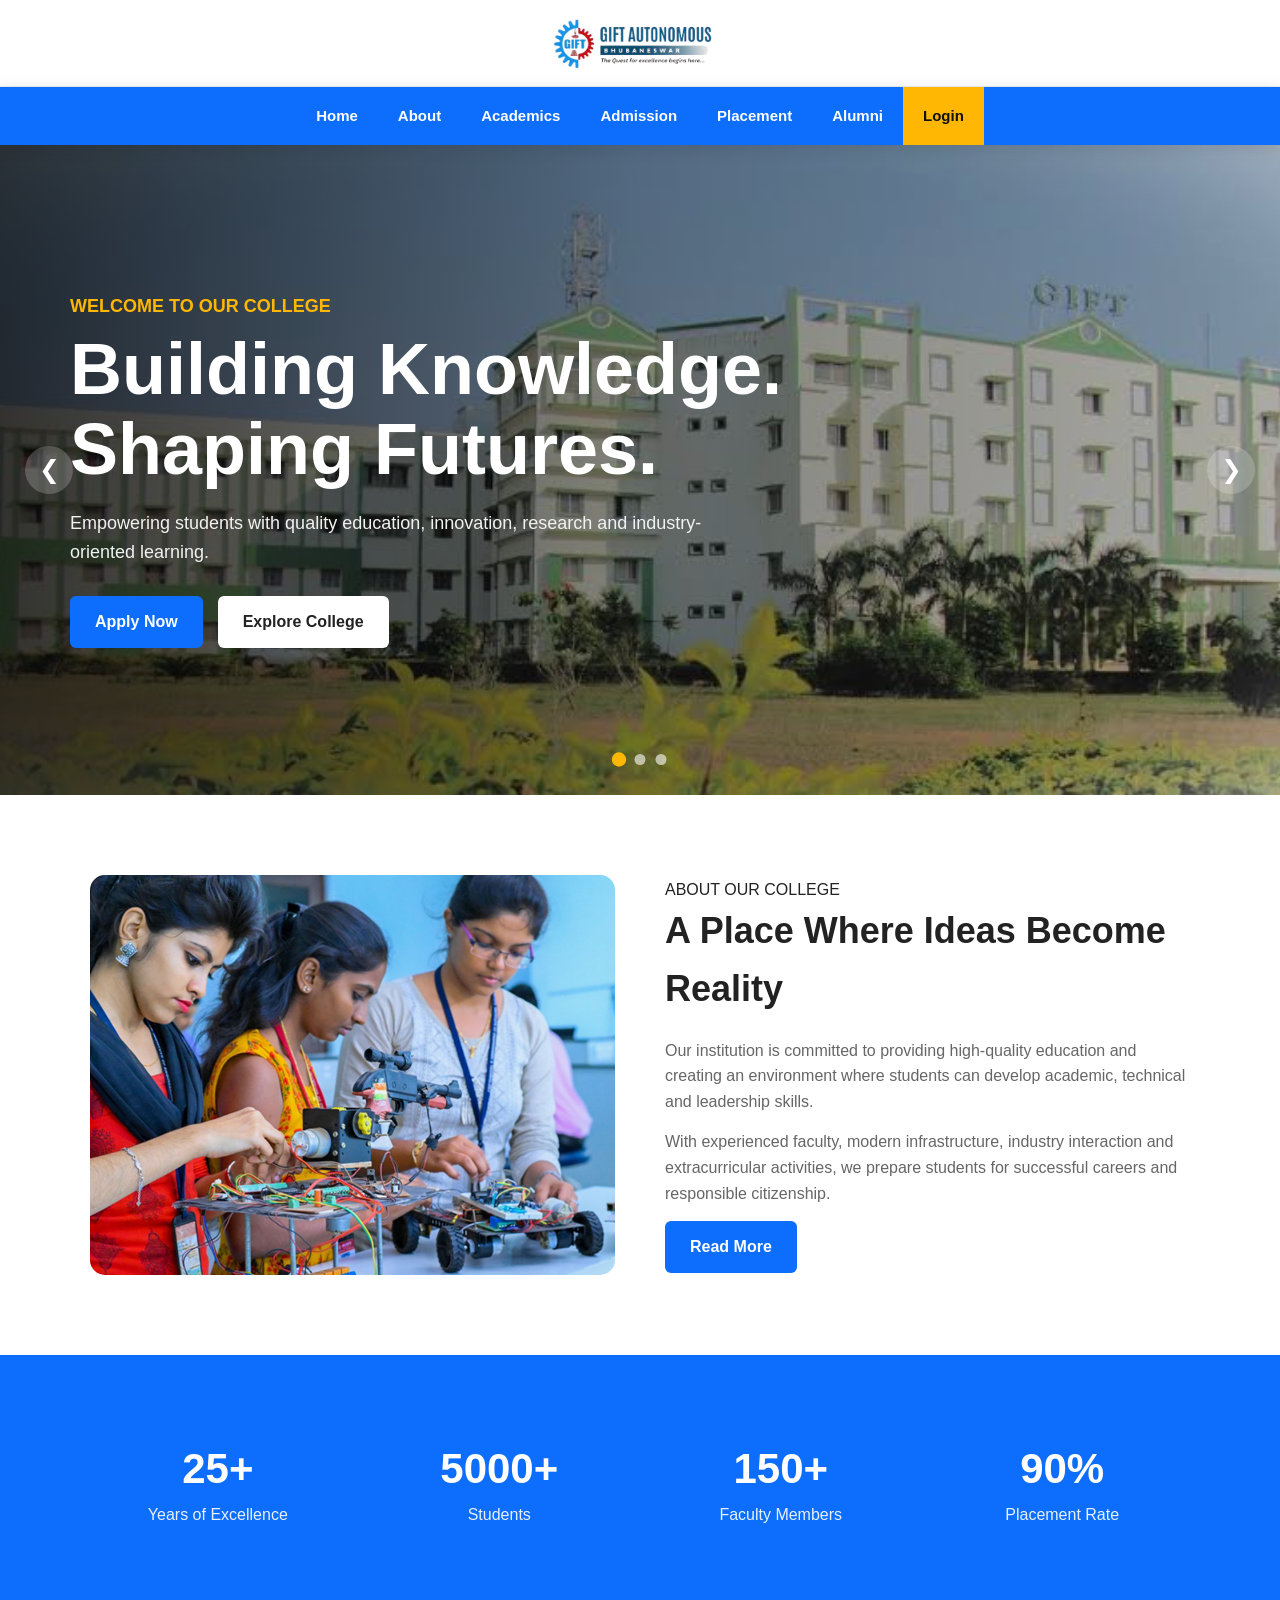
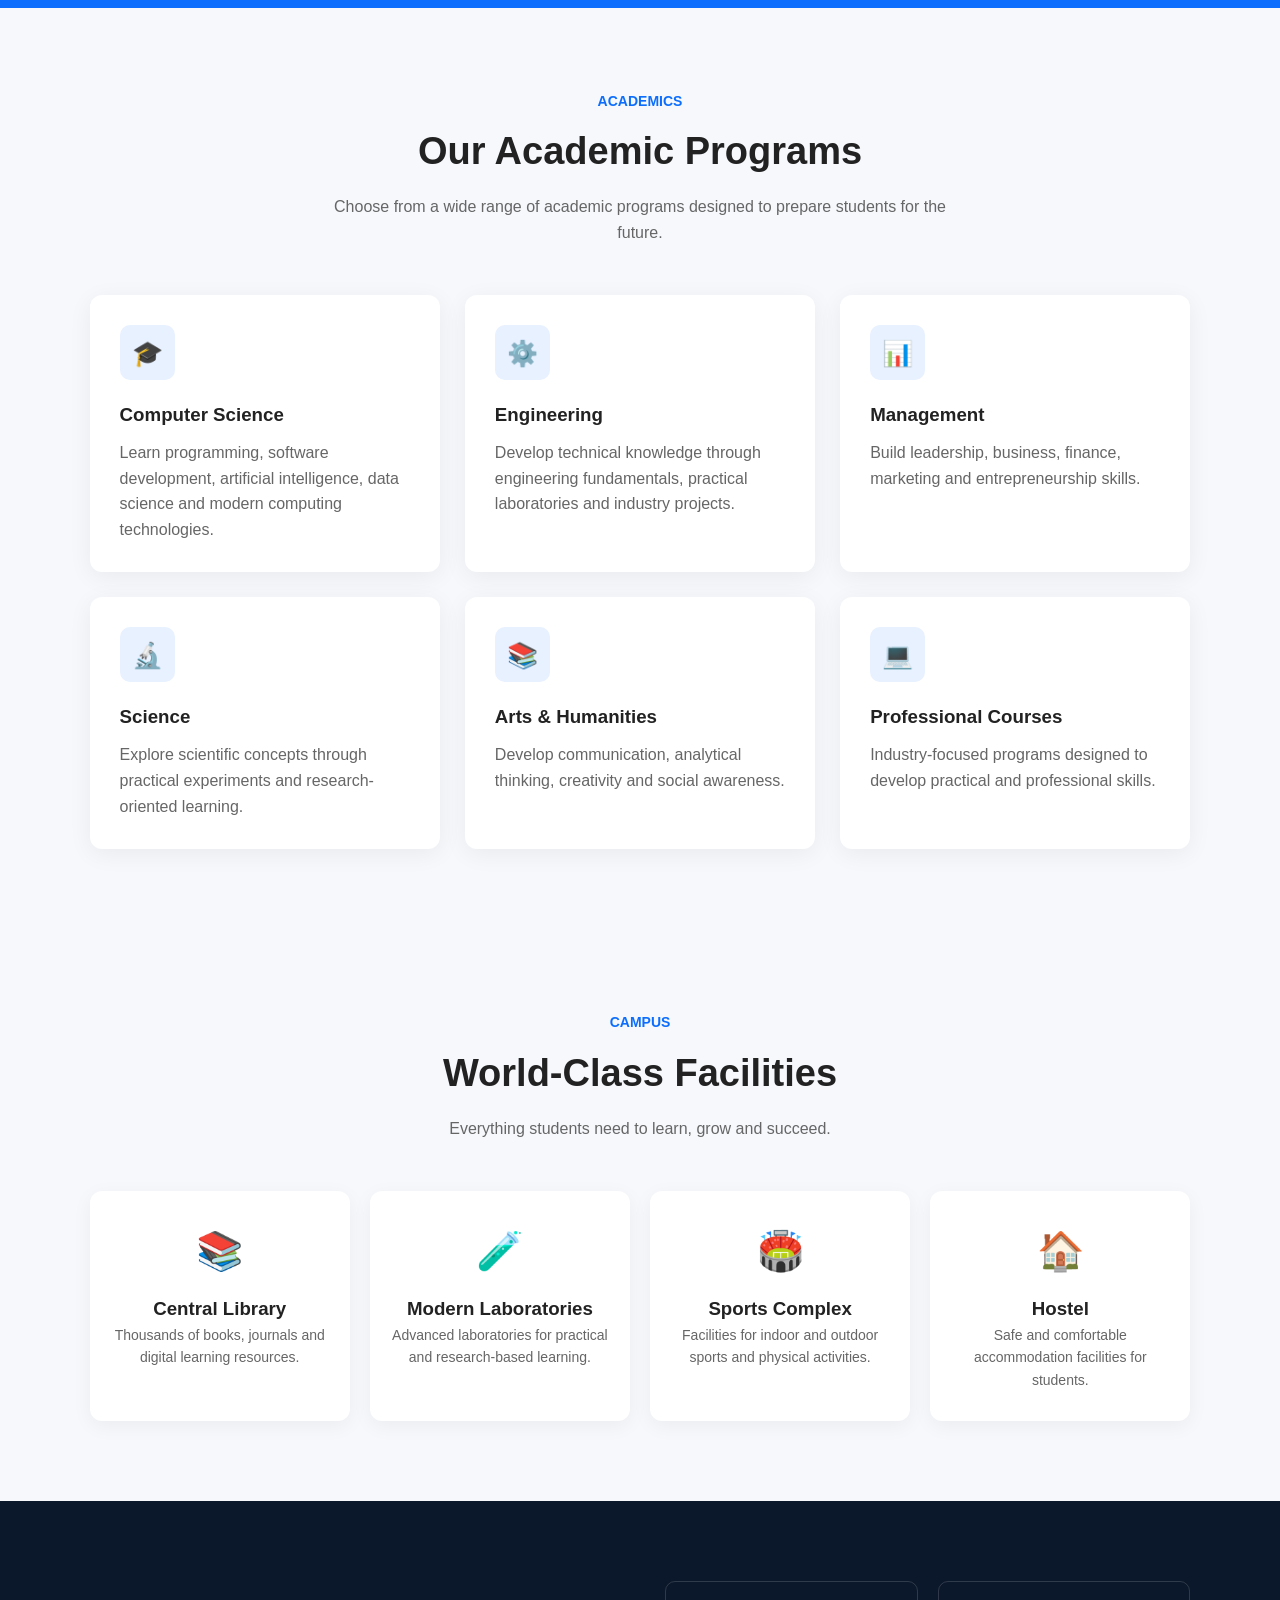
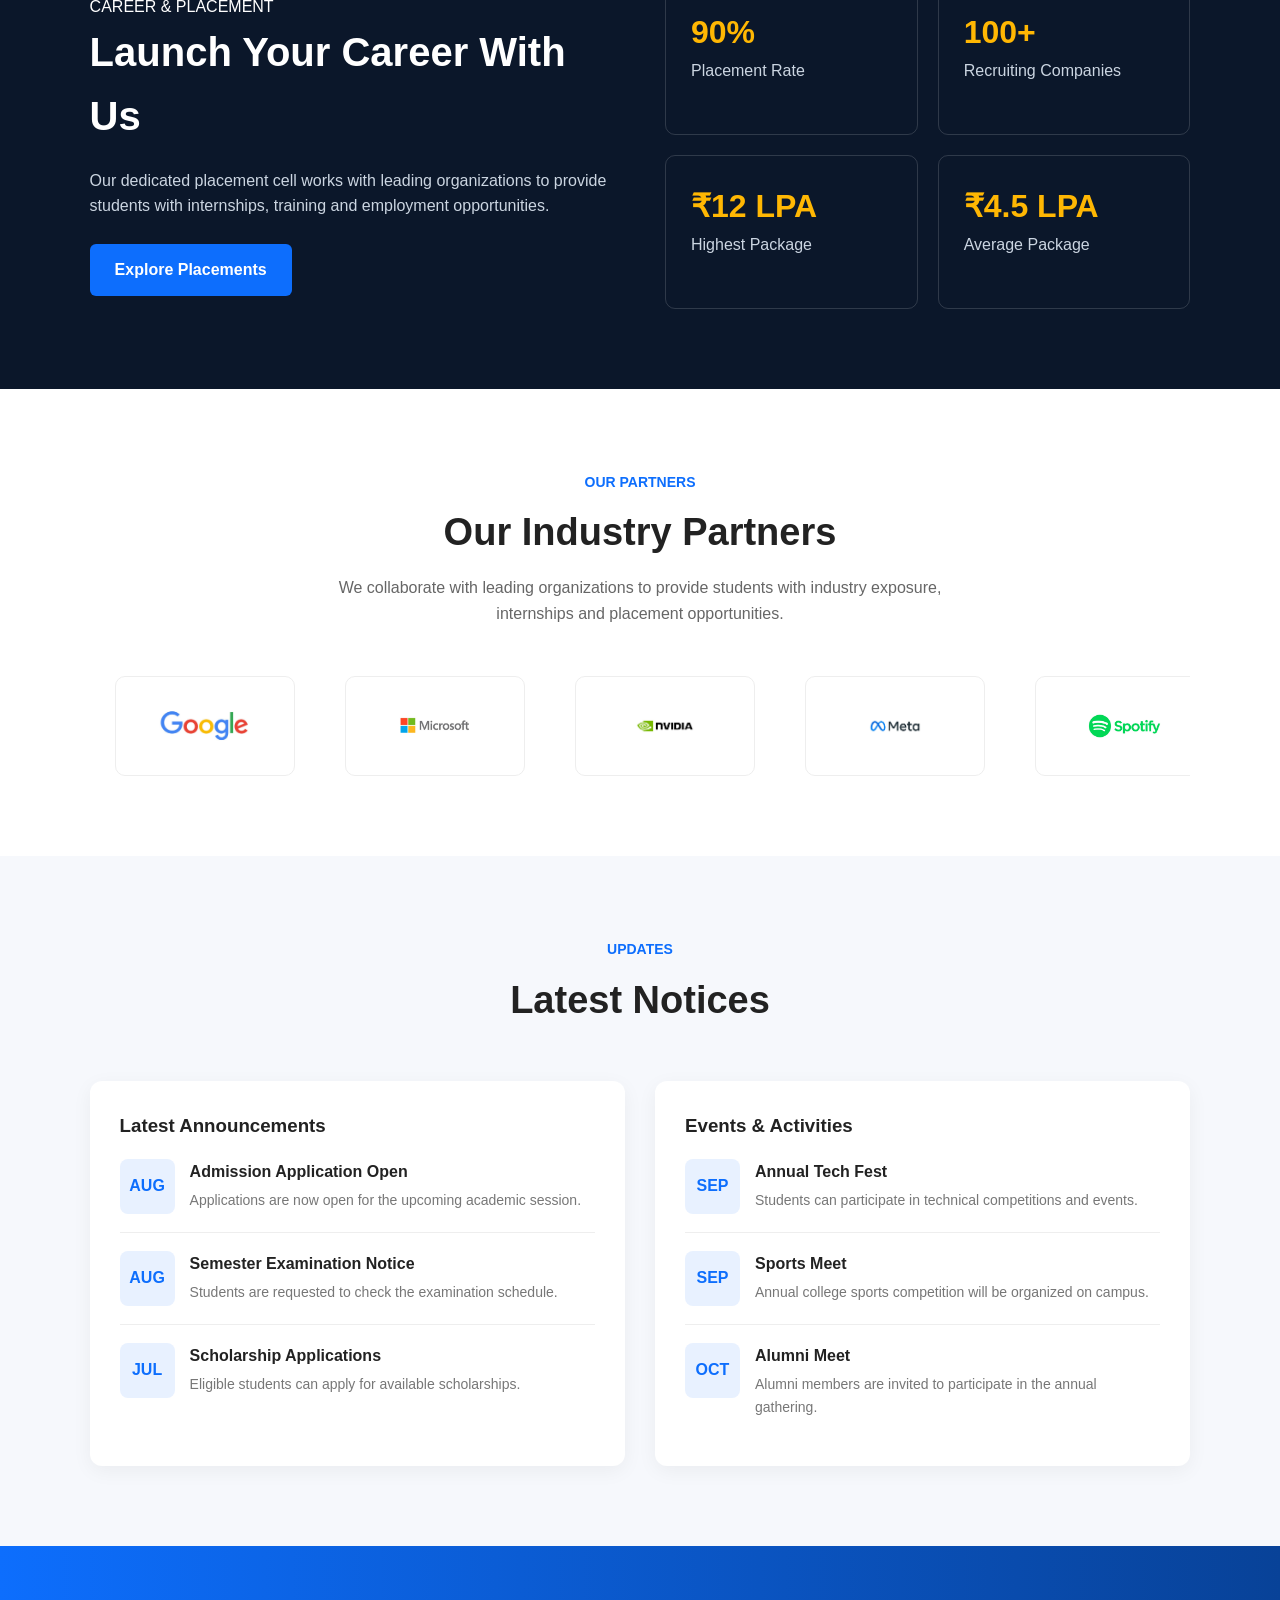
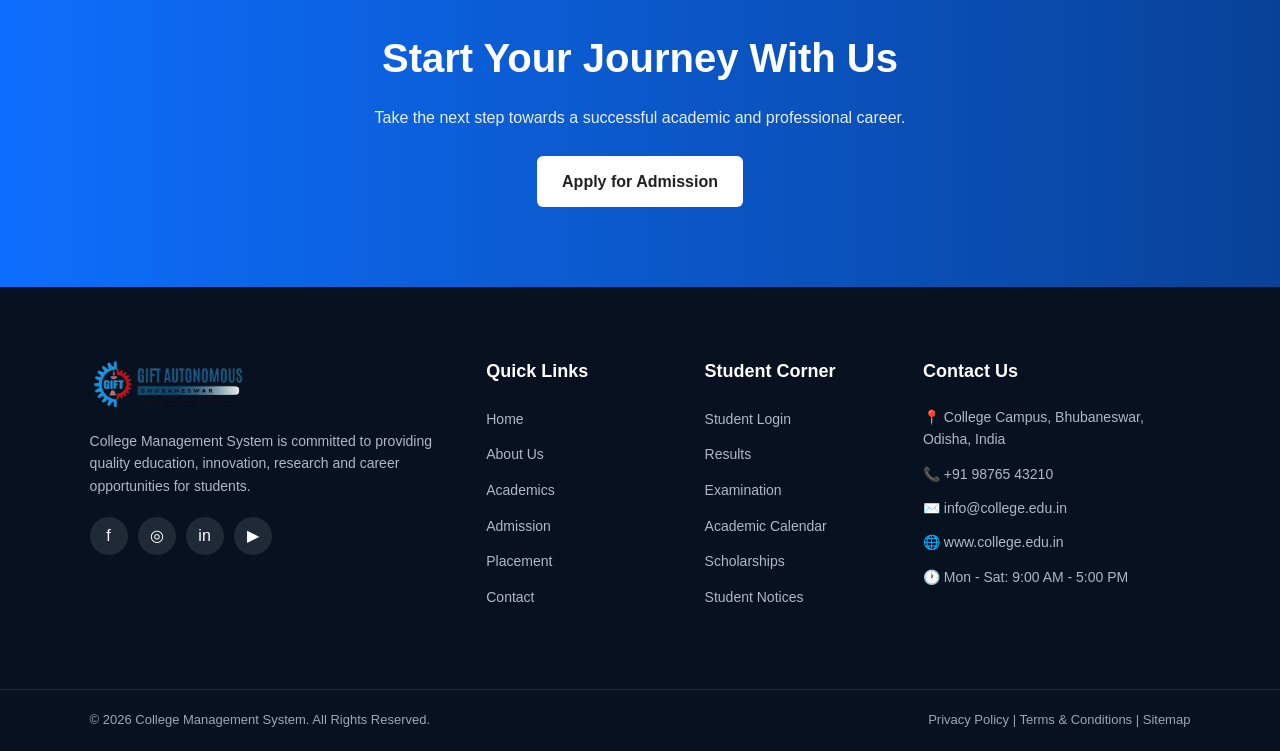
==== index.html @ 5303832d "feat: Initial commit of College Management System - Added main HTML structure with header, navigatio" ====
<!DOCTYPE html>
<html lang="en">
<head>
    <meta charset="UTF-8">
    <meta name="viewport" content="width=device-width, initial-scale=1.0">

    <meta name="description"
        content="College Management System - Explore academics, admissions, placements, campus facilities and student activities.">

    <title>College Management System</title>
    <link rel="stylesheet" href="css/index.css">
</head>

<body>


    <!-- =========================
         HEADER
    ========================== -->

    <header>

        <img
            src="assets/logo/college-logo.png"
            alt="College Logo"
        >

    </header>


    <!-- =========================
         NAVIGATION
    ========================== -->

    <nav>

        <ul>

            <li>
                <a href="index.html">Home</a>
            </li>

            <li>
                <a href="pages/about.html">About</a>
            </li>

            <li>
                <a href="pages/academics.html">Academics</a>
            </li>

            <li>
                <a href="pages/admission.html">Admission</a>
            </li>

            <li>
                <a href="pages/placement.html">Placement</a>
            </li>

            <li>
                <a href="pages/contact.html">Alumni</a>
            </li>

            <li>
                <a href="pages/login.html">Login</a>
            </li>

        </ul>

    </nav>


    <main>


        <!-- =========================
             HERO CAROUSEL
        ========================== -->

        <section class="hero">

            <!-- Slide 1 -->

            <div
                class="slide active"
                style="background-image:url('assets/images/index-hero/campus-1.webp');"
            >

                <div class="slide-content">

                    <span>WELCOME TO OUR COLLEGE</span>

                    <h1>
                        Building Knowledge.
                        Shaping Futures.
                    </h1>

                    <p>
                        Empowering students with quality education,
                        innovation, research and industry-oriented
                        learning.
                    </p>

                    <div class="hero-buttons">

                        <a
                            href="pages/admission.html"
                            class="btn btn-primary"
                        >
                            Apply Now
                        </a>

                        <a
                            href="pages/about.html"
                            class="btn btn-light"
                        >
                            Explore College
                        </a>

                    </div>

                </div>

            </div>


            <!-- Slide 2 -->

            <div
                class="slide"
                style="background-image:url('assets/images/index-hero/campus-2.webp');"
            >

                <div class="slide-content">

                    <span>MODERN CAMPUS</span>

                    <h1>
                        Learn Beyond
                        Classrooms
                    </h1>

                    <p>
                        Experience a vibrant campus with modern
                        laboratories, libraries, sports facilities
                        and student activities.
                    </p>

                    <div class="hero-buttons">

                        <a
                            href="pages/academics.html"
                            class="btn btn-primary"
                        >
                            Our Academics
                        </a>

                    </div>

                </div>

            </div>


            <!-- Slide 3 -->

            <div
                class="slide"
                style="background-image:url('assets/images/index-hero/campus-3.webp');"
            >

                <div class="slide-content">

                    <span>CAREER & PLACEMENT</span>

                    <h1>
                        Connect.
                        Learn. Succeed.
                    </h1>

                    <p>
                        Build your career through industry exposure,
                        internships, training and placement opportunities.
                    </p>

                    <div class="hero-buttons">

                        <a
                            href="pages/placement.html"
                            class="btn btn-primary"
                        >
                            Placement
                        </a>

                    </div>

                </div>

            </div>


            <!-- Controls -->

            <button
                class="carousel-btn prev"
                onclick="changeSlide(-1)"
            >
                &#10094;
            </button>

            <button
                class="carousel-btn next"
                onclick="changeSlide(1)"
            >
                &#10095;
            </button>


            <!-- Indicators -->

            <div class="dots">

                <span
                    class="dot active"
                    onclick="currentSlide(0)"
                ></span>

                <span
                    class="dot"
                    onclick="currentSlide(1)"
                ></span>

                <span
                    class="dot"
                    onclick="currentSlide(2)"
                ></span>

            </div>

        </section>


        <!-- =========================
             ABOUT COLLEGE
        ========================== -->

        <section class="about">

            <div class="about-grid">

                <div class="about-image">

                    <img
                        src="assets/images/index-about/image1.webp"
                        alt="College Campus"
                    >

                </div>


                <div class="about-content">

                    <span>ABOUT OUR COLLEGE</span>

                    <h2>
                        A Place Where
                        Ideas Become Reality
                    </h2>

                    <p>
                        Our institution is committed to providing
                        high-quality education and creating an
                        environment where students can develop
                        academic, technical and leadership skills.
                    </p>

                    <p>
                        With experienced faculty, modern infrastructure,
                        industry interaction and extracurricular
                        activities, we prepare students for successful
                        careers and responsible citizenship.
                    </p>

                    <a
                        href="pages/about.html"
                        class="btn btn-primary"
                    >
                        Read More
                    </a>

                </div>

            </div>

        </section>


        <!-- =========================
             STATISTICS
        ========================== -->

        <section class="stats">

            <div class="stat">

                <h3>25+</h3>

                <p>
                    Years of Excellence
                </p>

            </div>


            <div class="stat">

                <h3>5000+</h3>

                <p>
                    Students
                </p>

            </div>


            <div class="stat">

                <h3>150+</h3>

                <p>
                    Faculty Members
                </p>

            </div>


            <div class="stat">

                <h3>90%</h3>

                <p>
                    Placement Rate
                </p>

            </div>

        </section>


        <!-- =========================
             ACADEMIC PROGRAMS
        ========================== -->

        <section class="programs">

            <div class="section-title">

                <span>ACADEMICS</span>

                <h2>
                    Our Academic Programs
                </h2>

                <p>
                    Choose from a wide range of academic programs
                    designed to prepare students for the future.
                </p>

            </div>


            <div class="program-grid">


                <div class="program-card">

                    <div class="program-icon">
                        🎓
                    </div>

                    <h3>
                        Computer Science
                    </h3>

                    <p>
                        Learn programming, software development,
                        artificial intelligence, data science and
                        modern computing technologies.
                    </p>

                </div>


                <div class="program-card">

                    <div class="program-icon">
                        ⚙️
                    </div>

                    <h3>
                        Engineering
                    </h3>

                    <p>
                        Develop technical knowledge through
                        engineering fundamentals, practical
                        laboratories and industry projects.
                    </p>

                </div>


                <div class="program-card">

                    <div class="program-icon">
                        📊
                    </div>

                    <h3>
                        Management
                    </h3>

                    <p>
                        Build leadership, business, finance,
                        marketing and entrepreneurship skills.
                    </p>

                </div>


                <div class="program-card">

                    <div class="program-icon">
                        🔬
                    </div>

                    <h3>
                        Science
                    </h3>

                    <p>
                        Explore scientific concepts through
                        practical experiments and research-oriented
                        learning.
                    </p>

                </div>


                <div class="program-card">

                    <div class="program-icon">
                        📚
                    </div>

                    <h3>
                        Arts & Humanities
                    </h3>

                    <p>
                        Develop communication, analytical thinking,
                        creativity and social awareness.
                    </p>

                </div>


                <div class="program-card">

                    <div class="program-icon">
                        💻
                    </div>

                    <h3>
                        Professional Courses
                    </h3>

                    <p>
                        Industry-focused programs designed to
                        develop practical and professional skills.
                    </p>

                </div>

            </div>

        </section>


        <!-- =========================
             FACILITIES
        ========================== -->

        <section>

            <div class="section-title">

                <span>CAMPUS</span>

                <h2>
                    World-Class Facilities
                </h2>

                <p>
                    Everything students need to learn, grow and succeed.
                </p>

            </div>


            <div class="facility-grid">


                <div class="facility">

                    <div class="icon">
                        📚
                    </div>

                    <h3>
                        Central Library
                    </h3>

                    <p>
                        Thousands of books, journals and digital
                        learning resources.
                    </p>

                </div>


                <div class="facility">

                    <div class="icon">
                        🧪
                    </div>

                    <h3>
                        Modern Laboratories
                    </h3>

                    <p>
                        Advanced laboratories for practical
                        and research-based learning.
                    </p>

                </div>


                <div class="facility">

                    <div class="icon">
                        🏟️
                    </div>

                    <h3>
                        Sports Complex
                    </h3>

                    <p>
                        Facilities for indoor and outdoor sports
                        and physical activities.
                    </p>

                </div>


                <div class="facility">

                    <div class="icon">
                        🏠
                    </div>

                    <h3>
                        Hostel
                    </h3>

                    <p>
                        Safe and comfortable accommodation
                        facilities for students.
                    </p>

                </div>


            </div>

        </section>


        <!-- =========================
             PLACEMENT
        ========================== -->

        <section class="placement">

            <div class="placement-grid">


                <div>

                    <span>
                        CAREER & PLACEMENT
                    </span>

                    <h2>
                        Launch Your Career
                        With Us
                    </h2>

                    <p>
                        Our dedicated placement cell works with
                        leading organizations to provide students
                        with internships, training and employment
                        opportunities.
                    </p>

                    <a
                        href="pages/placement.html"
                        class="btn btn-primary"
                    >
                        Explore Placements
                    </a>

                </div>


                <div class="placement-stats">

                    <div class="placement-stat">

                        <h3>
                            90%
                        </h3>

                        <p>
                            Placement Rate
                        </p>

                    </div>


                    <div class="placement-stat">

                        <h3>
                            100+
                        </h3>

                        <p>
                            Recruiting Companies
                        </p>

                    </div>


                    <div class="placement-stat">

                        <h3>
                            ₹12 LPA
                        </h3>

                        <p>
                            Highest Package
                        </p>

                    </div>


                    <div class="placement-stat">

                        <h3>
                            ₹4.5 LPA
                        </h3>

                        <p>
                            Average Package
                        </p>

                    </div>

                </div>

            </div>

        </section>


        <!-- =========================
             PARTNER COMPANIES
        ========================== -->

        <section class="partners">

            <div class="section-title">

                <span>OUR PARTNERS</span>

                <h2>
                    Our Industry Partners
                </h2>

                <p>
                    We collaborate with leading organizations
                    to provide students with industry exposure,
                    internships and placement opportunities.
                </p>

            </div>


            <div class="partner-wrapper">

                <div class="partner-track">


                    <!-- FIRST SET -->

                    <div class="company-logo">

                        <img
                            src="assets/company-logos/google.webp"
                            alt="google"
                        >

                    </div>


                    <div class="company-logo">

                        <img
                            src="assets/company-logos/microsoft.webp"
                            alt="Microsoft"
                        >

                    </div>


                    <div class="company-logo">

                        <img
                            src="assets/company-logos/nvidia.webp"
                            alt="Nvidia"
                        >

                    </div>


                    <div class="company-logo">

                        <img
                            src="assets/company-logos/meta.webp"
                            alt="Meta"
                        >

                    </div>


                    <div class="company-logo">

                        <img
                            src="assets/company-logos/spotify.webp"
                            alt="Spotify"
                        >

                    </div>


                    <div class="company-logo">

                        <img
                            src="assets/company-logos/adobe.webp"
                            alt="Adobe"
                        >

                    </div>


                    <!-- DUPLICATE SET FOR
                         INFINITE MARQUEE -->

                    <div class="company-logo">

                        <img
                            src="assets/company-logos/google.webp"
                            alt="Google"
                        >

                    </div>


                    <div class="company-logo">

                        <img
                            src="assets/company-logos/microsoft.webp"
                            alt="Microsoft"
                        >

                    </div>


                    <div class="company-logo">

                        <img
                            src="assets/company-logos/nvidia.webp"
                            alt="Nvidia"
                        >

                    </div>


                    <div class="company-logo">

                        <img
                            src="assets/company-logos/meta.webp"
                            alt="Meta"
                        >

                    </div>


                    <div class="company-logo">

                        <img
                            src="assets/company-logos/spotify.webp"
                            alt="Spotify"
                        >

                    </div>


                    <div class="company-logo">

                        <img
                            src="assets/company-logos/adobe.webp"
                            alt="Adobe"
                        >

                    </div>

                </div>

            </div>

        </section>


        <!-- =========================
             NOTICES
        ========================== -->

        <section class="notice-section">

            <div class="section-title">

                <span>UPDATES</span>

                <h2>
                    Latest Notices
                </h2>

            </div>


            <div class="notice-grid">


                <div class="notice-box">

                    <h3>
                        Latest Announcements
                    </h3>


                    <div class="notice">

                        <div class="notice-date">
                            AUG
                        </div>

                        <div>

                            <h4>
                                Admission Application Open
                            </h4>

                            <p>
                                Applications are now open for
                                the upcoming academic session.
                            </p>

                        </div>

                    </div>


                    <div class="notice">

                        <div class="notice-date">
                            AUG
                        </div>

                        <div>

                            <h4>
                                Semester Examination Notice
                            </h4>

                            <p>
                                Students are requested to check
                                the examination schedule.
                            </p>

                        </div>

                    </div>


                    <div class="notice">

                        <div class="notice-date">
                            JUL
                        </div>

                        <div>

                            <h4>
                                Scholarship Applications
                            </h4>

                            <p>
                                Eligible students can apply for
                                available scholarships.
                            </p>

                        </div>

                    </div>

                </div>


                <div class="notice-box">

                    <h3>
                        Events & Activities
                    </h3>


                    <div class="notice">

                        <div class="notice-date">
                            SEP
                        </div>

                        <div>

                            <h4>
                                Annual Tech Fest
                            </h4>

                            <p>
                                Students can participate in
                                technical competitions and events.
                            </p>

                        </div>

                    </div>


                    <div class="notice">

                        <div class="notice-date">
                            SEP
                        </div>

                        <div>

                            <h4>
                                Sports Meet
                            </h4>

                            <p>
                                Annual college sports competition
                                will be organized on campus.
                            </p>

                        </div>

                    </div>


                    <div class="notice">

                        <div class="notice-date">
                            OCT
                        </div>

                        <div>

                            <h4>
                                Alumni Meet
                            </h4>

                            <p>
                                Alumni members are invited to
                                participate in the annual gathering.
                            </p>

                        </div>

                    </div>

                </div>

            </div>

        </section>


        <!-- =========================
             ADMISSION CTA
        ========================== -->

        <section class="cta">

            <h2>
                Start Your Journey With Us
            </h2>

            <p>
                Take the next step towards a successful academic
                and professional career.
            </p>

            <a
                href="pages/admission.html"
                class="btn btn-light"
            >
                Apply for Admission
            </a>

        </section>


    </main>


    <!-- =========================
         FOOTER
    ========================== -->

    <footer>


        <div class="footer-main">


            <!-- ABOUT -->

            <div class="footer-logo">

                <img
                    src="assets/logo/college-logo.png"
                    alt="College Logo"
                >

                <p>
                    College Management System is committed to
                    providing quality education, innovation,
                    research and career opportunities for
                    students.
                </p>


                <div class="social-links">

                    <a href="#" aria-label="Facebook">
                        f
                    </a>

                    <a href="#" aria-label="Instagram">
                        ◎
                    </a>

                    <a href="#" aria-label="LinkedIn">
                        in
                    </a>

                    <a href="#" aria-label="YouTube">
                        ▶
                    </a>

                </div>

            </div>


            <!-- QUICK LINKS -->

            <div class="footer-column">

                <h3>
                    Quick Links
                </h3>

                <ul>

                    <li>
                        <a href="index.html">
                            Home
                        </a>
                    </li>

                    <li>
                        <a href="pages/about.html">
                            About Us
                        </a>
                    </li>

                    <li>
                        <a href="pages/academics.html">
                            Academics
                        </a>
                    </li>

                    <li>
                        <a href="pages/admission.html">
                            Admission
                        </a>
                    </li>

                    <li>
                        <a href="pages/placement.html">
                            Placement
                        </a>
                    </li>

                    <li>
                        <a href="pages/contact.html">
                            Contact
                        </a>
                    </li>

                </ul>

            </div>


            <!-- STUDENT -->

            <div class="footer-column">

                <h3>
                    Student Corner
                </h3>

                <ul>

                    <li>
                        <a href="#">
                            Student Login
                        </a>
                    </li>

                    <li>
                        <a href="#">
                            Results
                        </a>
                    </li>

                    <li>
                        <a href="#">
                            Examination
                        </a>
                    </li>

                    <li>
                        <a href="#">
                            Academic Calendar
                        </a>
                    </li>

                    <li>
                        <a href="#">
                            Scholarships
                        </a>
                    </li>

                    <li>
                        <a href="#">
                            Student Notices
                        </a>
                    </li>

                </ul>

            </div>


            <!-- CONTACT -->

            <div class="footer-column">

                <h3>
                    Contact Us
                </h3>


                <div class="contact-item">
                    📍 College Campus, Bhubaneswar, Odisha, India
                </div>

                <div class="contact-item">
                    📞 +91 98765 43210
                </div>

                <div class="contact-item">
                    ✉️ info@college.edu.in
                </div>

                <div class="contact-item">
                    🌐 www.college.edu.in
                </div>

                <div class="contact-item">
                    🕐 Mon - Sat: 9:00 AM - 5:00 PM
                </div>

            </div>


        </div>


        <div class="footer-bottom">

            <p>
                © 2026 College Management System.
                All Rights Reserved.
            </p>

            <p>
                Privacy Policy |
                Terms & Conditions |
                Sitemap
            </p>

        </div>


    </footer>

    <script src="js/index.js"></script>
</body>
</html>
---- css/index.css ----
/* =========================
           RESET
        ========================= */

        * {
            margin: 0;
            padding: 0;
            box-sizing: border-box;
        }

        html {
            scroll-behavior: smooth;
        }

        body {
            font-family: Arial, Helvetica, sans-serif;
            color: #222;
            background: #f6f8fc;
            line-height: 1.6;
        }

        a {
            text-decoration: none;
            color: inherit;
        }

        img {
            max-width: 100%;
            display: block;
        }

        ul {
            list-style: none;
        }


        /* =========================
           HEADER
        ========================= */

        header {
            background: #ffffff;
            padding: 15px 7%;
            display: flex;
            align-items: center;
            justify-content: center;
            border-bottom: 1px solid #eee;
        }

        header img {
            width: 180px;
            height: auto;
        }


        /* =========================
           NAVBAR
        ========================= */

        nav {
            background: #0d6efd;
            position: sticky;
            top: 0;
            z-index: 1000;
            box-shadow: 0 3px 15px rgba(0, 0, 0, .12);
        }

        nav ul {
            display: flex;
            justify-content: center;
            align-items: center;
            flex-wrap: wrap;
        }

        nav li {
            position: relative;
        }

        nav a {
            display: block;
            color: white;
            padding: 17px 20px;
            font-size: 15px;
            font-weight: 600;
            transition: .3s;
        }

        nav a:hover {
            background: rgba(255, 255, 255, .15);
        }

        nav li:last-child a {
            background: #ffb703;
            color: #111;
        }


        /* =========================
           HERO CAROUSEL
        ========================= */

        .hero {
            height: 650px;
            position: relative;
            overflow: hidden;
        }

        .slide {
            position: absolute;
            inset: 0;

            background-size: cover;
            background-position: center;

            opacity: 0;
            visibility: hidden;

            transition: opacity 1s ease;
        }

        .slide.active {
            opacity: 1;
            visibility: visible;
        }

        .slide::before {
            content: "";
            position: absolute;
            inset: 0;
            background:
                linear-gradient(
                    90deg,
                    rgba(0, 0, 0, .75),
                    rgba(0, 0, 0, .35),
                    rgba(0, 0, 0, .15)
                );
        }

        .slide-content {
            position: relative;
            z-index: 2;

            max-width: 1200px;
            height: 100%;

            margin: auto;
            padding: 100px 30px;

            display: flex;
            justify-content: center;
            flex-direction: column;

            color: white;
        }

        .slide-content span {
            color: #ffb703;
            font-size: 18px;
            font-weight: bold;
            margin-bottom: 10px;
        }

        .slide-content h1 {
            font-size: clamp(38px, 6vw, 72px);
            line-height: 1.1;
            max-width: 750px;
            margin-bottom: 20px;
        }

        .slide-content p {
            max-width: 650px;
            font-size: 18px;
            margin-bottom: 30px;
            color: #f1f1f1;
        }

        .hero-buttons {
            display: flex;
            gap: 15px;
            flex-wrap: wrap;
        }

        .btn {
            padding: 13px 25px;
            border-radius: 6px;
            font-weight: bold;
            display: inline-block;
            transition: .3s;
        }

        .btn-primary {
            background: #0d6efd;
            color: white;
        }

        .btn-primary:hover {
            background: #0958c9;
            transform: translateY(-2px);
        }

        .btn-light {
            background: white;
            color: #222;
        }

        .btn-light:hover {
            background: #f0f0f0;
        }


        /* =========================
           CAROUSEL CONTROLS
        ========================= */

        .carousel-btn {
            position: absolute;
            z-index: 10;

            top: 50%;
            transform: translateY(-50%);

            width: 48px;
            height: 48px;

            border: none;
            border-radius: 50%;

            background: rgba(255, 255, 255, .2);
            color: white;

            font-size: 25px;

            cursor: pointer;
            transition: .3s;
        }

        .carousel-btn:hover {
            background: #0d6efd;
        }

        .prev {
            left: 25px;
        }

        .next {
            right: 25px;
        }

        .dots {
            position: absolute;
            bottom: 30px;
            left: 50%;
            transform: translateX(-50%);

            display: flex;
            gap: 10px;

            z-index: 20;
        }

        .dot {
            width: 11px;
            height: 11px;

            border-radius: 50%;

            background: rgba(255, 255, 255, .6);

            cursor: pointer;
        }

        .dot.active {
            background: #ffb703;
            transform: scale(1.3);
        }


        /* =========================
           GENERAL
        ========================= */

        section {
            padding: 80px 7%;
        }

        .section-title {
            text-align: center;
            margin-bottom: 50px;
        }

        .section-title span {
            color: #0d6efd;
            font-weight: bold;
            text-transform: uppercase;
            font-size: 14px;
        }

        .section-title h2 {
            font-size: 38px;
            margin: 8px 0 12px;
        }

        .section-title p {
            max-width: 650px;
            margin: auto;
            color: #666;
        }


        /* =========================
           ABOUT
        ========================= */

        .about {
            background: white;
        }

        .about-grid {
            max-width: 1200px;
            margin: auto;

            display: grid;
            grid-template-columns: 1fr 1fr;
            gap: 50px;
            align-items: center;
        }

        .about-image img {
            width: 100%;
            height: 400px;
            object-fit: cover;
            border-radius: 15px;
        }

        .about-content h2 {
            font-size: 36px;
            margin-bottom: 20px;
        }

        .about-content p {
            color: #666;
            margin-bottom: 15px;
        }


        /* =========================
           STATISTICS
        ========================= */

        .stats {
            background: #0d6efd;
            color: white;

            display: grid;
            grid-template-columns: repeat(4, 1fr);
            gap: 25px;

            text-align: center;
        }

        .stat h3 {
            font-size: 42px;
        }

        .stat p {
            opacity: .9;
        }


        /* =========================
           PROGRAMS
        ========================= */

        .programs {
            background: #f6f8fc;
        }

        .program-grid {
            max-width: 1200px;
            margin: auto;

            display: grid;
            grid-template-columns: repeat(3, 1fr);
            gap: 25px;
        }

        .program-card {
            background: white;
            padding: 30px;
            border-radius: 12px;

            box-shadow: 0 5px 25px rgba(0, 0, 0, .06);

            transition: .3s;
        }

        .program-card:hover {
            transform: translateY(-8px);
            box-shadow: 0 12px 30px rgba(0, 0, 0, .12);
        }

        .program-icon {
            width: 55px;
            height: 55px;

            display: flex;
            align-items: center;
            justify-content: center;

            background: #e8f1ff;
            color: #0d6efd;

            border-radius: 10px;

            font-size: 25px;

            margin-bottom: 20px;
        }

        .program-card h3 {
            margin-bottom: 10px;
        }

        .program-card p {
            color: #666;
        }


        /* =========================
           FACILITIES
        ========================= */

        .facility-grid {
            max-width: 1200px;
            margin: auto;

            display: grid;
            grid-template-columns: repeat(4, 1fr);
            gap: 20px;
        }

        .facility {
            background: white;
            padding: 30px 20px;
            text-align: center;

            border-radius: 12px;

            box-shadow: 0 5px 20px rgba(0, 0, 0, .05);
        }

        .facility .icon {
            font-size: 38px;
            margin-bottom: 12px;
        }

        .facility p {
            color: #666;
            font-size: 14px;
        }


        /* =========================
           PLACEMENT
        ========================= */

        .placement {
            background: #0b172a;
            color: white;
        }

        .placement-grid {
            max-width: 1200px;
            margin: auto;

            display: grid;
            grid-template-columns: 1fr 1fr;
            gap: 50px;
            align-items: center;
        }

        .placement h2 {
            font-size: 40px;
            margin-bottom: 20px;
        }

        .placement p {
            color: #cbd5e1;
            margin-bottom: 25px;
        }

        .placement-stats {
            display: grid;
            grid-template-columns: repeat(2, 1fr);
            gap: 20px;
        }

        .placement-stat {
            padding: 25px;
            border: 1px solid rgba(255, 255, 255, .15);
            border-radius: 10px;
        }

        .placement-stat h3 {
            color: #ffb703;
            font-size: 32px;
        }


        /* =========================
           PARTNER COMPANIES
        ========================= */

        .partners {
            background: white;
            overflow: hidden;
        }

        .partner-wrapper {
            overflow: hidden;
            position: relative;

            max-width: 1200px;
            margin: auto;
        }

        .partner-track {
            display: flex;
            align-items: center;

            width: max-content;

            animation: marquee 25s linear infinite;
        }

        .partner-track:hover {
            animation-play-state: paused;
        }

        .company-logo {
            width: 180px;
            height: 100px;

            margin: 0 25px;

            display: flex;
            align-items: center;
            justify-content: center;

            background: white;

            border: 1px solid #eee;
            border-radius: 10px;

            padding: 20px;
        }

        .company-logo img {
            max-width: 130px;
            max-height: 60px;
            object-fit: contain;
        }

        @keyframes marquee {
            from {
                transform: translateX(0);
            }

            to {
                transform: translateX(-50%);
            }
        }


        /* =========================
           NOTICE
        ========================= */

        .notice-section {
            background: #f6f8fc;
        }

        .notice-grid {
            max-width: 1200px;
            margin: auto;

            display: grid;
            grid-template-columns: 1fr 1fr;
            gap: 30px;
        }

        .notice-box {
            background: white;
            padding: 30px;
            border-radius: 12px;

            box-shadow: 0 5px 20px rgba(0, 0, 0, .05);
        }

        .notice {
            display: flex;
            gap: 15px;
            padding: 18px 0;
            border-bottom: 1px solid #eee;
        }

        .notice:last-child {
            border-bottom: none;
        }

        .notice-date {
            min-width: 55px;
            height: 55px;

            display: flex;
            align-items: center;
            justify-content: center;

            background: #e8f1ff;
            color: #0d6efd;

            border-radius: 8px;

            font-weight: bold;
        }

        .notice h4 {
            margin-bottom: 5px;
        }

        .notice p {
            color: #777;
            font-size: 14px;
        }


        /* =========================
           CTA
        ========================= */

        .cta {
            background:
                linear-gradient(
                    90deg,
                    #0d6efd,
                    #084298
                );

            color: white;
            text-align: center;
        }

        .cta h2 {
            font-size: 40px;
            margin-bottom: 15px;
        }

        .cta p {
            max-width: 650px;
            margin: 0 auto 25px;
            opacity: .9;
        }


        /* =========================
           FOOTER
        ========================= */

        footer {
            background: #07111f;
            color: white;
        }

        .footer-main {
            padding: 70px 7%;

            display: grid;
            grid-template-columns: 2fr 1fr 1fr 1.5fr;
            gap: 40px;
        }

        .footer-logo img {
            width: 170px;
            margin-bottom: 20px;
        }

        .footer-main p {
            color: #aeb9c8;
            font-size: 14px;
        }

        .footer-column h3 {
            margin-bottom: 20px;
            font-size: 18px;
        }

        .footer-column ul li {
            margin-bottom: 10px;
        }

        .footer-column ul li a {
            color: #aeb9c8;
            font-size: 14px;
            transition: .3s;
        }

        .footer-column ul li a:hover {
            color: white;
            padding-left: 5px;
        }

        .contact-item {
            color: #aeb9c8;
            margin-bottom: 12px;
            font-size: 14px;
        }

        .social-links {
            display: flex;
            gap: 10px;
            margin-top: 20px;
        }

        .social-links a {
            width: 38px;
            height: 38px;

            display: flex;
            align-items: center;
            justify-content: center;

            background: rgba(255, 255, 255, .1);
            border-radius: 50%;

            transition: .3s;
        }

        .social-links a:hover {
            background: #0d6efd;
        }

        .footer-bottom {
            border-top: 1px solid rgba(255, 255, 255, .1);

            padding: 20px 7%;

            display: flex;
            justify-content: space-between;
            gap: 20px;

            color: #9aa7b7;
            font-size: 13px;
        }


        /* =========================
           RESPONSIVE
        ========================= */

        @media(max-width: 992px) {

            .about-grid,
            .placement-grid {
                grid-template-columns: 1fr;
            }

            .program-grid {
                grid-template-columns: repeat(2, 1fr);
            }

            .facility-grid {
                grid-template-columns: repeat(2, 1fr);
            }

            .footer-main {
                grid-template-columns: repeat(2, 1fr);
            }

            .stats {
                grid-template-columns: repeat(2, 1fr);
            }

        }


        @media(max-width: 768px) {

            header img {
                width: 150px;
            }

            nav ul {
                flex-direction: column;
            }

            nav a {
                padding: 12px 15px;
                width: 100%;
                text-align: center;
            }

            .hero {
                height: 600px;
            }

            .slide-content {
                padding: 70px 25px;
            }

            .slide-content h1 {
                font-size: 42px;
            }

            .slide-content p {
                font-size: 16px;
            }

            .carousel-btn {
                display: none;
            }

            section {
                padding: 60px 5%;
            }

            .section-title h2 {
                font-size: 30px;
            }

            .program-grid,
            .notice-grid {
                grid-template-columns: 1fr;
            }

            .footer-main {
                grid-template-columns: 1fr;
            }

            .footer-bottom {
                flex-direction: column;
                text-align: center;
            }

        }


        @media(max-width: 500px) {

            .stats {
                grid-template-columns: 1fr 1fr;
            }

            .stat h3 {
                font-size: 30px;
            }

            .facility-grid {
                grid-template-columns: 1fr;
            }

            .slide-content h1 {
                font-size: 34px;
            }

            .cta h2 {
                font-size: 30px;
            }

        }
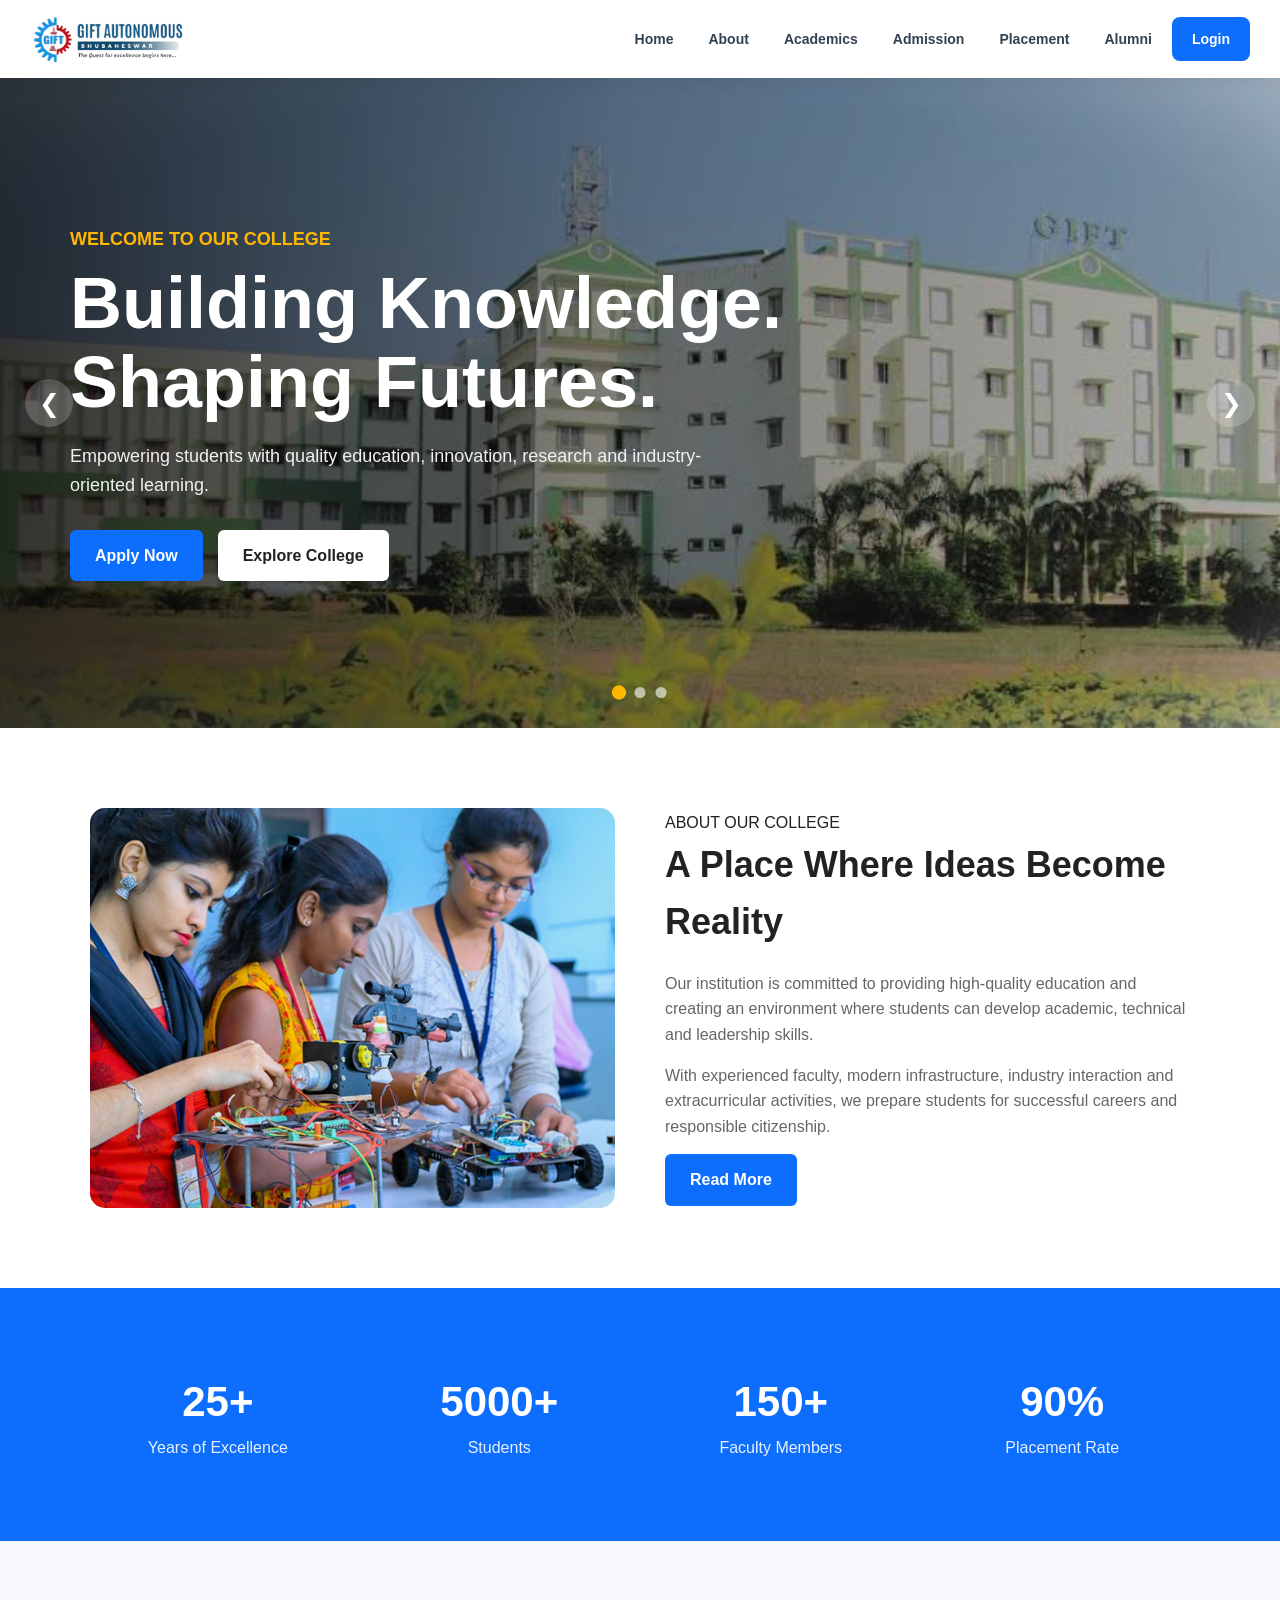
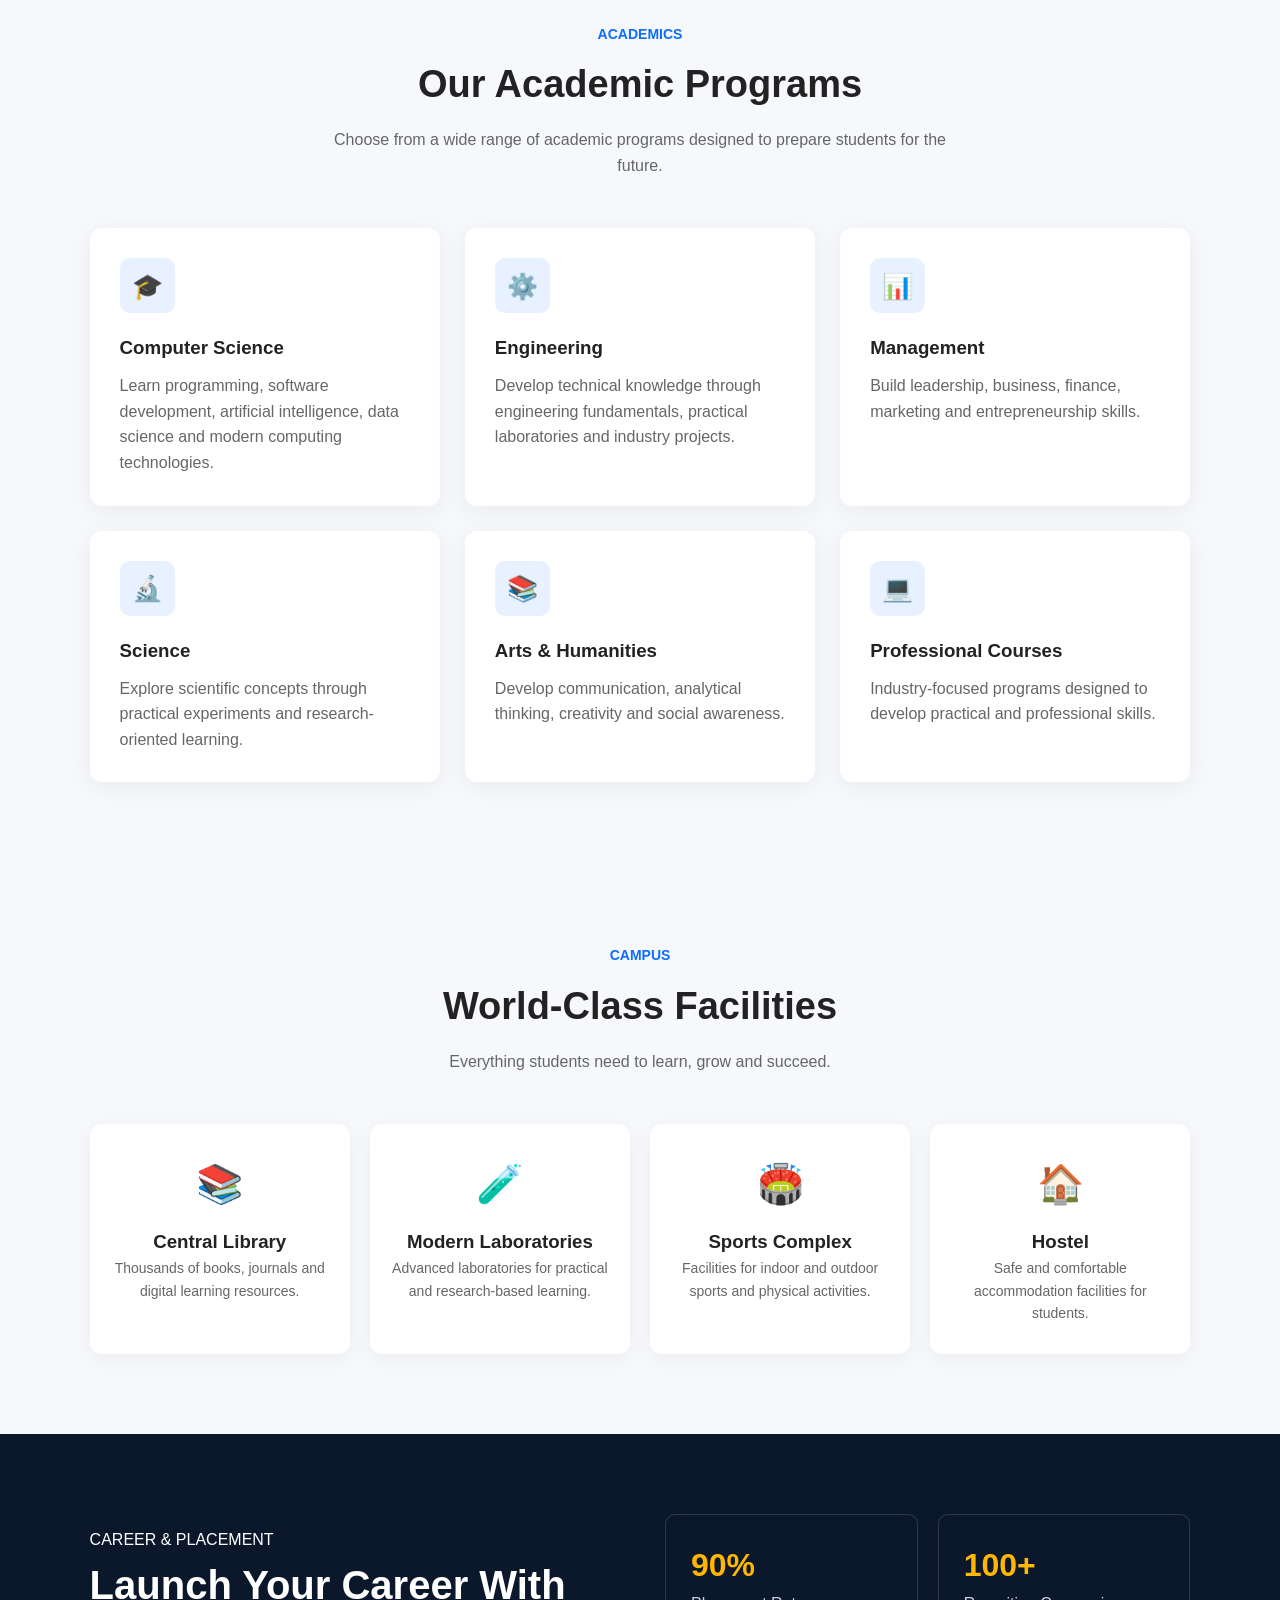
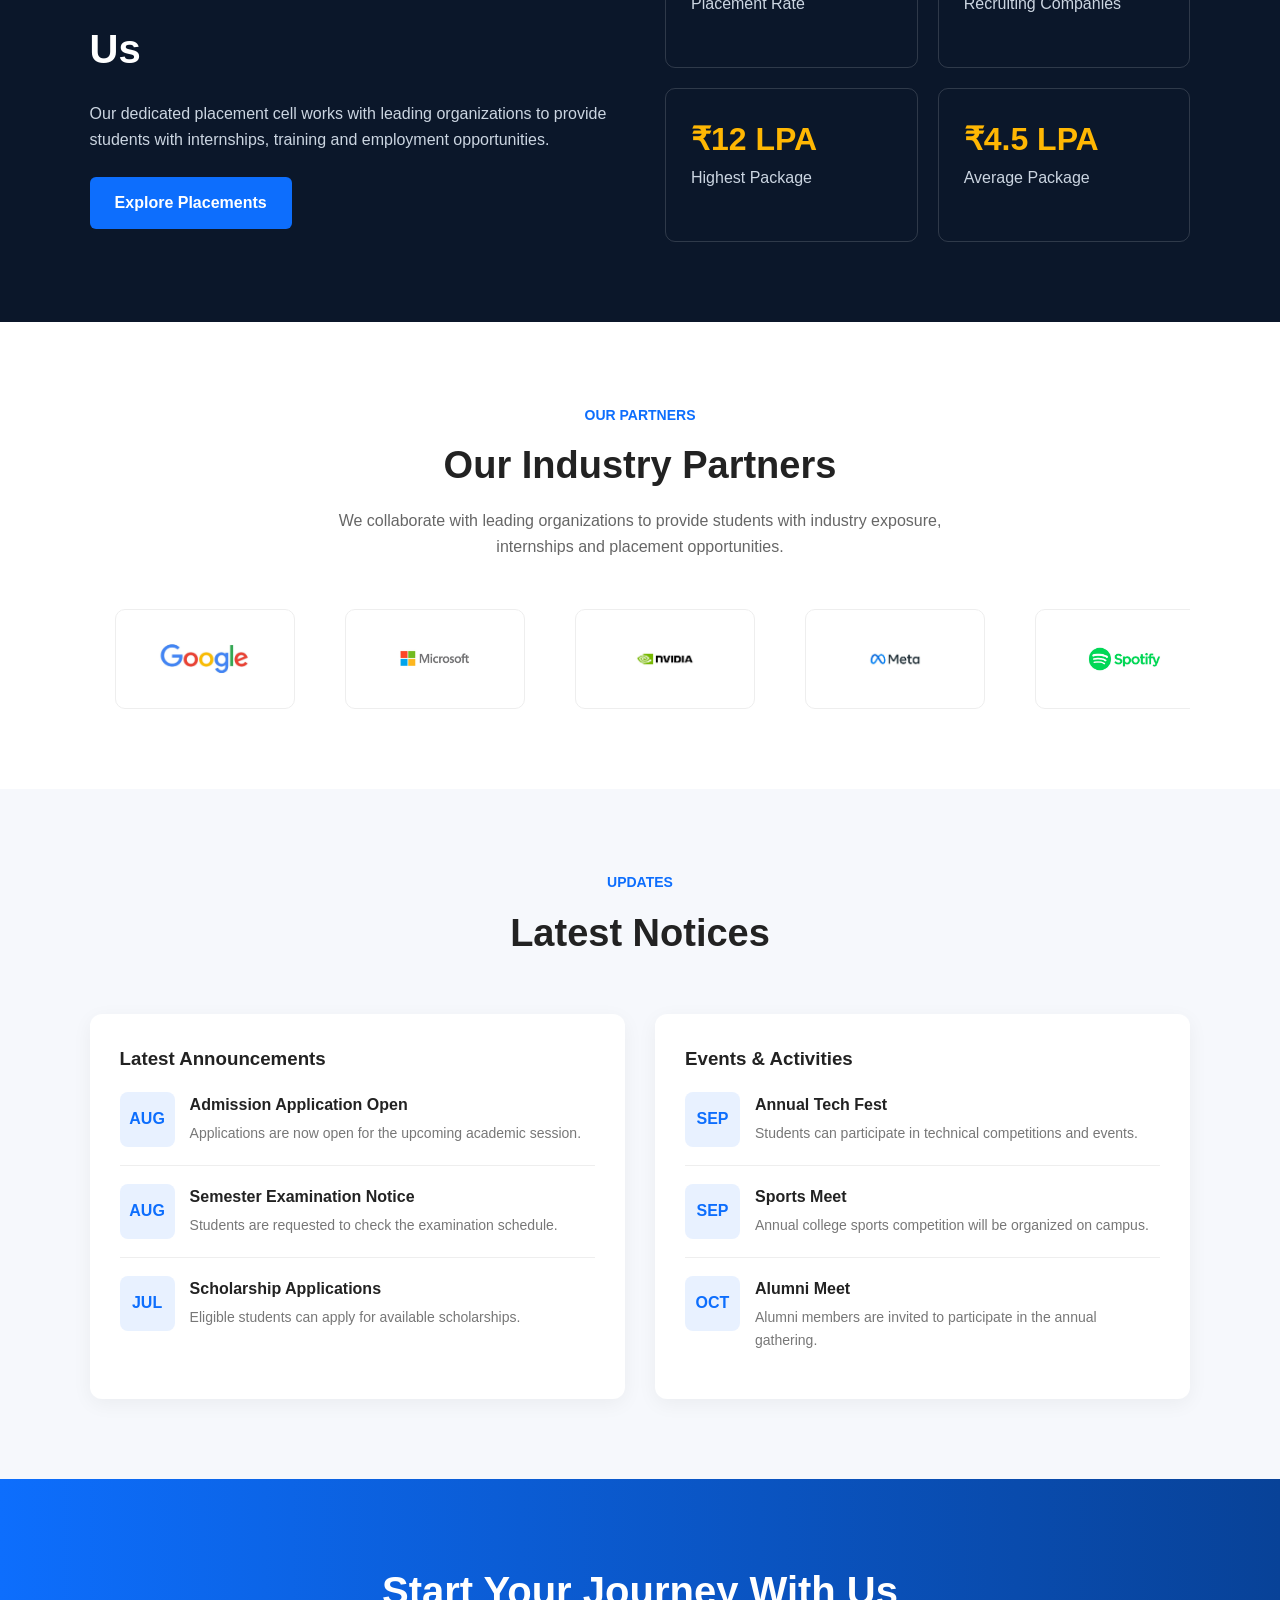
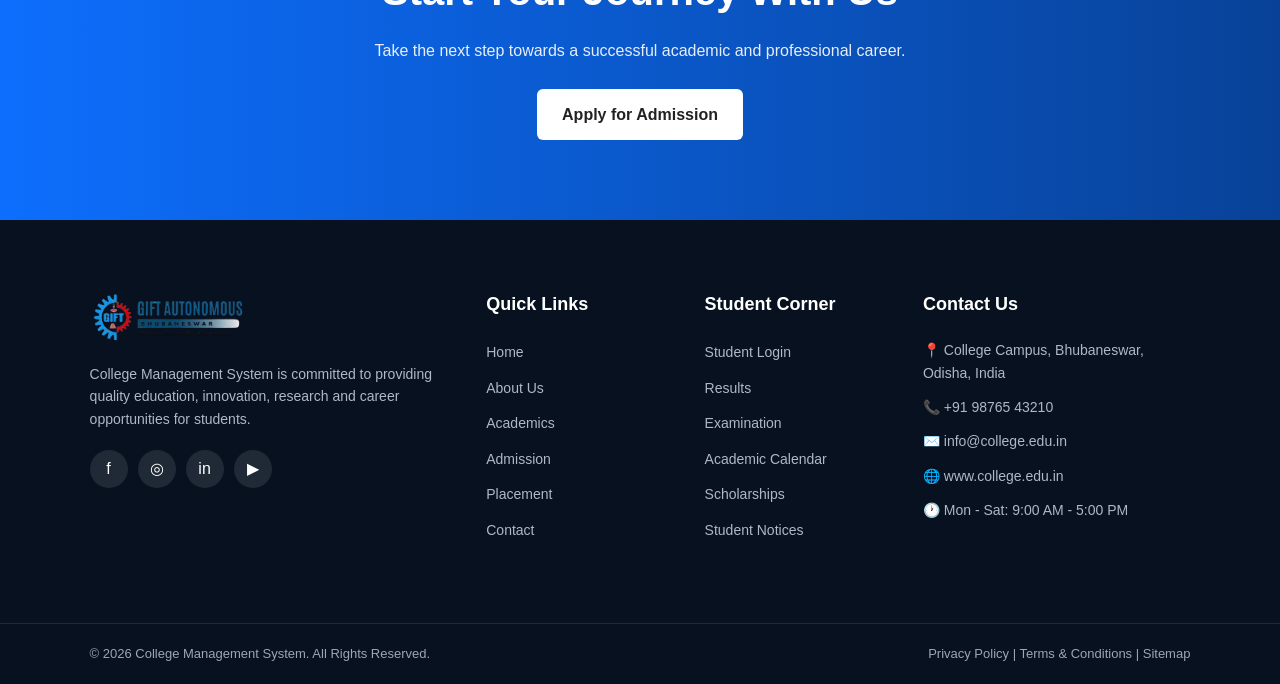
==== commit 36db9137: "Add responsive navbar functionality and styles - Implemented a new navbar JavaScript file to handle " ====
--- a/index.html
+++ b/index.html
@@ -1,1255 +1,769 @@
-<!DOCTYPE html>
+<!doctype html>
 <html lang="en">
-<head>
-    <meta charset="UTF-8">
-    <meta name="viewport" content="width=device-width, initial-scale=1.0">
-
-    <meta name="description"
-        content="College Management System - Explore academics, admissions, placements, campus facilities and student activities.">
+  <head>
+    <meta charset="UTF-8" />
+    <meta name="viewport" content="width=device-width, initial-scale=1.0" />
+
+    <meta
+      name="description"
+      content="College Management System - Explore academics, admissions, placements, campus facilities and student activities."
+    />
 
     <title>College Management System</title>
-    <link rel="stylesheet" href="css/index.css">
-</head>
-
-<body>
-
-
-    <!-- =========================
-         HEADER
-    ========================== -->
+    <link rel="stylesheet" href="css/index.css" />
+    <link rel="stylesheet" href="css/navbar.css" />
+  </head>
+
+  <body>
 
     <header>
-
-        <img
-            src="assets/logo/college-logo.png"
-            alt="College Logo"
+    <div class="nav-container">
+
+        <!-- Logo -->
+        <a href="index.html" class="logo">
+            <img
+                src="assets/logo/college-logo.png"
+                alt="College Logo"
+            />
+        </a>
+
+
+        <!-- Navigation -->
+        <nav id="mainNav">
+
+            <ul class="nav-links">
+
+                <li>
+                    <a href="index.html">
+                        Home
+                    </a>
+                </li>
+
+                <li>
+                    <a href="pages/coming-soon.html">
+                        About
+                    </a>
+                </li>
+
+                <li>
+                    <a href="pages/coming-soon.html">
+                        Academics
+                    </a>
+                </li>
+
+                <li>
+                    <a href="pages/coming-soon.html">
+                        Admission
+                    </a>
+                </li>
+
+                <li>
+                    <a href="pages/coming-soon.html">
+                        Placement
+                    </a>
+                </li>
+
+                <li>
+                    <a href="pages/coming-soon.html">
+                        Alumni
+                    </a>
+                </li>
+
+                <li>
+                    <a
+                        href="pages/login/login.html"
+                        class="login-link"
+                    >
+                        Login
+                    </a>
+                </li>
+
+            </ul>
+
+        </nav>
+
+
+        <!-- Hamburger -->
+        <button
+            type="button"
+            class="menu-btn"
+            id="menuBtn"
+            aria-label="Open navigation menu"
+            aria-expanded="false"
         >
-
-    </header>
-
-
-    <!-- =========================
-         NAVIGATION
-    ========================== -->
-
-    <nav>
-
-        <ul>
-
-            <li>
-                <a href="index.html">Home</a>
-            </li>
-
-            <li>
-                <a href="pages/about.html">About</a>
-            </li>
-
-            <li>
-                <a href="pages/academics.html">Academics</a>
-            </li>
-
-            <li>
-                <a href="pages/admission.html">Admission</a>
-            </li>
-
-            <li>
-                <a href="pages/placement.html">Placement</a>
-            </li>
-
-            <li>
-                <a href="pages/contact.html">Alumni</a>
-            </li>
-
-            <li>
-                <a href="pages/login.html">Login</a>
-            </li>
-
-        </ul>
-
-    </nav>
-
+            <span></span>
+            <span></span>
+            <span></span>
+        </button>
+
+    </div>
+</header>
 
     <main>
-
-
-        <!-- =========================
+      <!-- =========================
              HERO CAROUSEL
         ========================== -->
 
-        <section class="hero">
-
-            <!-- Slide 1 -->
-
-            <div
-                class="slide active"
-                style="background-image:url('assets/images/index-hero/campus-1.webp');"
-            >
-
-                <div class="slide-content">
-
-                    <span>WELCOME TO OUR COLLEGE</span>
-
-                    <h1>
-                        Building Knowledge.
-                        Shaping Futures.
-                    </h1>
-
-                    <p>
-                        Empowering students with quality education,
-                        innovation, research and industry-oriented
-                        learning.
-                    </p>
-
-                    <div class="hero-buttons">
-
-                        <a
-                            href="pages/admission.html"
-                            class="btn btn-primary"
-                        >
-                            Apply Now
-                        </a>
-
-                        <a
-                            href="pages/about.html"
-                            class="btn btn-light"
-                        >
-                            Explore College
-                        </a>
-
-                    </div>
-
-                </div>
-
-            </div>
-
-
-            <!-- Slide 2 -->
-
-            <div
-                class="slide"
-                style="background-image:url('assets/images/index-hero/campus-2.webp');"
-            >
-
-                <div class="slide-content">
-
-                    <span>MODERN CAMPUS</span>
-
-                    <h1>
-                        Learn Beyond
-                        Classrooms
-                    </h1>
-
-                    <p>
-                        Experience a vibrant campus with modern
-                        laboratories, libraries, sports facilities
-                        and student activities.
-                    </p>
-
-                    <div class="hero-buttons">
-
-                        <a
-                            href="pages/academics.html"
-                            class="btn btn-primary"
-                        >
-                            Our Academics
-                        </a>
-
-                    </div>
-
-                </div>
-
-            </div>
-
-
-            <!-- Slide 3 -->
-
-            <div
-                class="slide"
-                style="background-image:url('assets/images/index-hero/campus-3.webp');"
-            >
-
-                <div class="slide-content">
-
-                    <span>CAREER & PLACEMENT</span>
-
-                    <h1>
-                        Connect.
-                        Learn. Succeed.
-                    </h1>
-
-                    <p>
-                        Build your career through industry exposure,
-                        internships, training and placement opportunities.
-                    </p>
-
-                    <div class="hero-buttons">
-
-                        <a
-                            href="pages/placement.html"
-                            class="btn btn-primary"
-                        >
-                            Placement
-                        </a>
-
-                    </div>
-
-                </div>
-
-            </div>
-
-
-            <!-- Controls -->
-
-            <button
-                class="carousel-btn prev"
-                onclick="changeSlide(-1)"
-            >
-                &#10094;
-            </button>
-
-            <button
-                class="carousel-btn next"
-                onclick="changeSlide(1)"
-            >
-                &#10095;
-            </button>
-
-
-            <!-- Indicators -->
-
-            <div class="dots">
-
-                <span
-                    class="dot active"
-                    onclick="currentSlide(0)"
-                ></span>
-
-                <span
-                    class="dot"
-                    onclick="currentSlide(1)"
-                ></span>
-
-                <span
-                    class="dot"
-                    onclick="currentSlide(2)"
-                ></span>
-
-            </div>
-
-        </section>
-
-
-        <!-- =========================
+      <section class="hero">
+        <!-- Slide 1 -->
+
+        <div
+          class="slide active"
+          style="
+            background-image: url(&quot;assets/images/index-hero/campus-1.webp&quot;);
+          "
+        >
+          <div class="slide-content">
+            <span>WELCOME TO OUR COLLEGE</span>
+
+            <h1>Building Knowledge. Shaping Futures.</h1>
+
+            <p>
+              Empowering students with quality education, innovation, research
+              and industry-oriented learning.
+            </p>
+
+            <div class="hero-buttons">
+              <a href="pages/coming-soon.html" class="btn btn-primary">
+                Apply Now
+              </a>
+
+              <a href="pages/coming-soon.html" class="btn btn-light">
+                Explore College
+              </a>
+            </div>
+          </div>
+        </div>
+
+        <!-- Slide 2 -->
+
+        <div
+          class="slide"
+          style="
+            background-image: url(&quot;assets/images/index-hero/campus-2.webp&quot;);
+          "
+        >
+          <div class="slide-content">
+            <span>MODERN CAMPUS</span>
+
+            <h1>Learn Beyond Classrooms</h1>
+
+            <p>
+              Experience a vibrant campus with modern laboratories, libraries,
+              sports facilities and student activities.
+            </p>
+
+            <div class="hero-buttons">
+              <a href="pages/coming-soon.html" class="btn btn-primary">
+                Our Academics
+              </a>
+            </div>
+          </div>
+        </div>
+
+        <!-- Slide 3 -->
+
+        <div
+          class="slide"
+          style="
+            background-image: url(&quot;assets/images/index-hero/campus-3.webp&quot;);
+          "
+        >
+          <div class="slide-content">
+            <span>CAREER & PLACEMENT</span>
+
+            <h1>Connect. Learn. Succeed.</h1>
+
+            <p>
+              Build your career through industry exposure, internships, training
+              and placement opportunities.
+            </p>
+
+            <div class="hero-buttons">
+              <a href="pages/coming-soon.html" class="btn btn-primary">
+                Placement
+              </a>
+            </div>
+          </div>
+        </div>
+
+        <!-- Controls -->
+
+        <button class="carousel-btn prev" onclick="changeSlide(-1)">
+          &#10094;
+        </button>
+
+        <button class="carousel-btn next" onclick="changeSlide(1)">
+          &#10095;
+        </button>
+
+        <!-- Indicators -->
+
+        <div class="dots">
+          <span class="dot active" onclick="currentSlide(0)"></span>
+
+          <span class="dot" onclick="currentSlide(1)"></span>
+
+          <span class="dot" onclick="currentSlide(2)"></span>
+        </div>
+      </section>
+
+      <!-- =========================
              ABOUT COLLEGE
         ========================== -->
 
-        <section class="about">
-
-            <div class="about-grid">
-
-                <div class="about-image">
-
-                    <img
-                        src="assets/images/index-about/image1.webp"
-                        alt="College Campus"
-                    >
-
-                </div>
-
-
-                <div class="about-content">
-
-                    <span>ABOUT OUR COLLEGE</span>
-
-                    <h2>
-                        A Place Where
-                        Ideas Become Reality
-                    </h2>
-
-                    <p>
-                        Our institution is committed to providing
-                        high-quality education and creating an
-                        environment where students can develop
-                        academic, technical and leadership skills.
-                    </p>
-
-                    <p>
-                        With experienced faculty, modern infrastructure,
-                        industry interaction and extracurricular
-                        activities, we prepare students for successful
-                        careers and responsible citizenship.
-                    </p>
-
-                    <a
-                        href="pages/about.html"
-                        class="btn btn-primary"
-                    >
-                        Read More
-                    </a>
-
-                </div>
-
-            </div>
-
-        </section>
-
-
-        <!-- =========================
+      <section class="about">
+        <div class="about-grid">
+          <div class="about-image">
+            <img
+              src="assets/images/index-about/image1.webp"
+              alt="College Campus"
+            />
+          </div>
+
+          <div class="about-content">
+            <span>ABOUT OUR COLLEGE</span>
+
+            <h2>A Place Where Ideas Become Reality</h2>
+
+            <p>
+              Our institution is committed to providing high-quality education
+              and creating an environment where students can develop academic,
+              technical and leadership skills.
+            </p>
+
+            <p>
+              With experienced faculty, modern infrastructure, industry
+              interaction and extracurricular activities, we prepare students
+              for successful careers and responsible citizenship.
+            </p>
+
+            <a href="pages/coming-soon.html" class="btn btn-primary">
+              Read More
+            </a>
+          </div>
+        </div>
+      </section>
+
+      <!-- =========================
              STATISTICS
         ========================== -->
 
-        <section class="stats">
-
-            <div class="stat">
-
-                <h3>25+</h3>
+      <section class="stats">
+        <div class="stat">
+          <h3>25+</h3>
+
+          <p>Years of Excellence</p>
+        </div>
+
+        <div class="stat">
+          <h3>5000+</h3>
+
+          <p>Students</p>
+        </div>
+
+        <div class="stat">
+          <h3>150+</h3>
+
+          <p>Faculty Members</p>
+        </div>
+
+        <div class="stat">
+          <h3>90%</h3>
+
+          <p>Placement Rate</p>
+        </div>
+      </section>
+
+      <!-- =========================
+             ACADEMIC PROGRAMS
+        ========================== -->
+
+      <section class="programs">
+        <div class="section-title">
+          <span>ACADEMICS</span>
+
+          <h2>Our Academic Programs</h2>
+
+          <p>
+            Choose from a wide range of academic programs designed to prepare
+            students for the future.
+          </p>
+        </div>
+
+        <div class="program-grid">
+          <div class="program-card">
+            <div class="program-icon">🎓</div>
+
+            <h3>Computer Science</h3>
+
+            <p>
+              Learn programming, software development, artificial intelligence,
+              data science and modern computing technologies.
+            </p>
+          </div>
+
+          <div class="program-card">
+            <div class="program-icon">⚙️</div>
+
+            <h3>Engineering</h3>
+
+            <p>
+              Develop technical knowledge through engineering fundamentals,
+              practical laboratories and industry projects.
+            </p>
+          </div>
+
+          <div class="program-card">
+            <div class="program-icon">📊</div>
+
+            <h3>Management</h3>
+
+            <p>
+              Build leadership, business, finance, marketing and
+              entrepreneurship skills.
+            </p>
+          </div>
+
+          <div class="program-card">
+            <div class="program-icon">🔬</div>
+
+            <h3>Science</h3>
+
+            <p>
+              Explore scientific concepts through practical experiments and
+              research-oriented learning.
+            </p>
+          </div>
+
+          <div class="program-card">
+            <div class="program-icon">📚</div>
+
+            <h3>Arts & Humanities</h3>
+
+            <p>
+              Develop communication, analytical thinking, creativity and social
+              awareness.
+            </p>
+          </div>
+
+          <div class="program-card">
+            <div class="program-icon">💻</div>
+
+            <h3>Professional Courses</h3>
+
+            <p>
+              Industry-focused programs designed to develop practical and
+              professional skills.
+            </p>
+          </div>
+        </div>
+      </section>
+
+      <!-- =========================
+             FACILITIES
+        ========================== -->
+
+      <section>
+        <div class="section-title">
+          <span>CAMPUS</span>
+
+          <h2>World-Class Facilities</h2>
+
+          <p>Everything students need to learn, grow and succeed.</p>
+        </div>
+
+        <div class="facility-grid">
+          <div class="facility">
+            <div class="icon">📚</div>
+
+            <h3>Central Library</h3>
+
+            <p>Thousands of books, journals and digital learning resources.</p>
+          </div>
+
+          <div class="facility">
+            <div class="icon">🧪</div>
+
+            <h3>Modern Laboratories</h3>
+
+            <p>
+              Advanced laboratories for practical and research-based learning.
+            </p>
+          </div>
+
+          <div class="facility">
+            <div class="icon">🏟️</div>
+
+            <h3>Sports Complex</h3>
+
+            <p>
+              Facilities for indoor and outdoor sports and physical activities.
+            </p>
+          </div>
+
+          <div class="facility">
+            <div class="icon">🏠</div>
+
+            <h3>Hostel</h3>
+
+            <p>Safe and comfortable accommodation facilities for students.</p>
+          </div>
+        </div>
+      </section>
+
+      <!-- =========================
+             PLACEMENT
+        ========================== -->
+
+      <section class="placement">
+        <div class="placement-grid">
+          <div>
+            <span> CAREER & PLACEMENT </span>
+
+            <h2>Launch Your Career With Us</h2>
+
+            <p>
+              Our dedicated placement cell works with leading organizations to
+              provide students with internships, training and employment
+              opportunities.
+            </p>
+
+            <a href="pages/coming-soon.html" class="btn btn-primary">
+              Explore Placements
+            </a>
+          </div>
+
+          <div class="placement-stats">
+            <div class="placement-stat">
+              <h3>90%</h3>
+
+              <p>Placement Rate</p>
+            </div>
+
+            <div class="placement-stat">
+              <h3>100+</h3>
+
+              <p>Recruiting Companies</p>
+            </div>
+
+            <div class="placement-stat">
+              <h3>₹12 LPA</h3>
+
+              <p>Highest Package</p>
+            </div>
+
+            <div class="placement-stat">
+              <h3>₹4.5 LPA</h3>
+
+              <p>Average Package</p>
+            </div>
+          </div>
+        </div>
+      </section>
+
+      <!-- =========================
+             PARTNER COMPANIES
+        ========================== -->
+
+      <section class="partners">
+        <div class="section-title">
+          <span>OUR PARTNERS</span>
+
+          <h2>Our Industry Partners</h2>
+
+          <p>
+            We collaborate with leading organizations to provide students with
+            industry exposure, internships and placement opportunities.
+          </p>
+        </div>
+
+        <div class="partner-wrapper">
+          <div class="partner-track">
+            <!-- FIRST SET -->
+
+            <div class="company-logo">
+              <img src="assets/company-logos/google.webp" alt="google" />
+            </div>
+
+            <div class="company-logo">
+              <img src="assets/company-logos/microsoft.webp" alt="Microsoft" />
+            </div>
+
+            <div class="company-logo">
+              <img src="assets/company-logos/nvidia.webp" alt="Nvidia" />
+            </div>
+
+            <div class="company-logo">
+              <img src="assets/company-logos/meta.webp" alt="Meta" />
+            </div>
+
+            <div class="company-logo">
+              <img src="assets/company-logos/spotify.webp" alt="Spotify" />
+            </div>
+
+            <div class="company-logo">
+              <img src="assets/company-logos/adobe.webp" alt="Adobe" />
+            </div>
+
+            <!-- DUPLICATE SET FOR
+                         INFINITE MARQUEE -->
+
+            <div class="company-logo">
+              <img src="assets/company-logos/google.webp" alt="Google" />
+            </div>
+
+            <div class="company-logo">
+              <img src="assets/company-logos/microsoft.webp" alt="Microsoft" />
+            </div>
+
+            <div class="company-logo">
+              <img src="assets/company-logos/nvidia.webp" alt="Nvidia" />
+            </div>
+
+            <div class="company-logo">
+              <img src="assets/company-logos/meta.webp" alt="Meta" />
+            </div>
+
+            <div class="company-logo">
+              <img src="assets/company-logos/spotify.webp" alt="Spotify" />
+            </div>
+
+            <div class="company-logo">
+              <img src="assets/company-logos/adobe.webp" alt="Adobe" />
+            </div>
+          </div>
+        </div>
+      </section>
+
+      <!-- =========================
+             NOTICES
+        ========================== -->
+
+      <section class="notice-section">
+        <div class="section-title">
+          <span>UPDATES</span>
+
+          <h2>Latest Notices</h2>
+        </div>
+
+        <div class="notice-grid">
+          <div class="notice-box">
+            <h3>Latest Announcements</h3>
+
+            <div class="notice">
+              <div class="notice-date">AUG</div>
+
+              <div>
+                <h4>Admission Application Open</h4>
 
                 <p>
-                    Years of Excellence
+                  Applications are now open for the upcoming academic session.
                 </p>
-
-            </div>
-
-
-            <div class="stat">
-
-                <h3>5000+</h3>
+              </div>
+            </div>
+
+            <div class="notice">
+              <div class="notice-date">AUG</div>
+
+              <div>
+                <h4>Semester Examination Notice</h4>
+
+                <p>Students are requested to check the examination schedule.</p>
+              </div>
+            </div>
+
+            <div class="notice">
+              <div class="notice-date">JUL</div>
+
+              <div>
+                <h4>Scholarship Applications</h4>
+
+                <p>Eligible students can apply for available scholarships.</p>
+              </div>
+            </div>
+          </div>
+
+          <div class="notice-box">
+            <h3>Events & Activities</h3>
+
+            <div class="notice">
+              <div class="notice-date">SEP</div>
+
+              <div>
+                <h4>Annual Tech Fest</h4>
 
                 <p>
-                    Students
+                  Students can participate in technical competitions and events.
                 </p>
-
-            </div>
-
-
-            <div class="stat">
-
-                <h3>150+</h3>
+              </div>
+            </div>
+
+            <div class="notice">
+              <div class="notice-date">SEP</div>
+
+              <div>
+                <h4>Sports Meet</h4>
 
                 <p>
-                    Faculty Members
+                  Annual college sports competition will be organized on campus.
                 </p>
-
-            </div>
-
-
-            <div class="stat">
-
-                <h3>90%</h3>
+              </div>
+            </div>
+
+            <div class="notice">
+              <div class="notice-date">OCT</div>
+
+              <div>
+                <h4>Alumni Meet</h4>
 
                 <p>
-                    Placement Rate
+                  Alumni members are invited to participate in the annual
+                  gathering.
                 </p>
-
-            </div>
-
-        </section>
-
-
-        <!-- =========================
-             ACADEMIC PROGRAMS
-        ========================== -->
-
-        <section class="programs">
-
-            <div class="section-title">
-
-                <span>ACADEMICS</span>
-
-                <h2>
-                    Our Academic Programs
-                </h2>
-
-                <p>
-                    Choose from a wide range of academic programs
-                    designed to prepare students for the future.
-                </p>
-
-            </div>
-
-
-            <div class="program-grid">
-
-
-                <div class="program-card">
-
-                    <div class="program-icon">
-                        🎓
-                    </div>
-
-                    <h3>
-                        Computer Science
-                    </h3>
-
-                    <p>
-                        Learn programming, software development,
-                        artificial intelligence, data science and
-                        modern computing technologies.
-                    </p>
-
-                </div>
-
-
-                <div class="program-card">
-
-                    <div class="program-icon">
-                        ⚙️
-                    </div>
-
-                    <h3>
-                        Engineering
-                    </h3>
-
-                    <p>
-                        Develop technical knowledge through
-                        engineering fundamentals, practical
-                        laboratories and industry projects.
-                    </p>
-
-                </div>
-
-
-                <div class="program-card">
-
-                    <div class="program-icon">
-                        📊
-                    </div>
-
-                    <h3>
-                        Management
-                    </h3>
-
-                    <p>
-                        Build leadership, business, finance,
-                        marketing and entrepreneurship skills.
-                    </p>
-
-                </div>
-
-
-                <div class="program-card">
-
-                    <div class="program-icon">
-                        🔬
-                    </div>
-
-                    <h3>
-                        Science
-                    </h3>
-
-                    <p>
-                        Explore scientific concepts through
-                        practical experiments and research-oriented
-                        learning.
-                    </p>
-
-                </div>
-
-
-                <div class="program-card">
-
-                    <div class="program-icon">
-                        📚
-                    </div>
-
-                    <h3>
-                        Arts & Humanities
-                    </h3>
-
-                    <p>
-                        Develop communication, analytical thinking,
-                        creativity and social awareness.
-                    </p>
-
-                </div>
-
-
-                <div class="program-card">
-
-                    <div class="program-icon">
-                        💻
-                    </div>
-
-                    <h3>
-                        Professional Courses
-                    </h3>
-
-                    <p>
-                        Industry-focused programs designed to
-                        develop practical and professional skills.
-                    </p>
-
-                </div>
-
-            </div>
-
-        </section>
-
-
-        <!-- =========================
-             FACILITIES
-        ========================== -->
-
-        <section>
-
-            <div class="section-title">
-
-                <span>CAMPUS</span>
-
-                <h2>
-                    World-Class Facilities
-                </h2>
-
-                <p>
-                    Everything students need to learn, grow and succeed.
-                </p>
-
-            </div>
-
-
-            <div class="facility-grid">
-
-
-                <div class="facility">
-
-                    <div class="icon">
-                        📚
-                    </div>
-
-                    <h3>
-                        Central Library
-                    </h3>
-
-                    <p>
-                        Thousands of books, journals and digital
-                        learning resources.
-                    </p>
-
-                </div>
-
-
-                <div class="facility">
-
-                    <div class="icon">
-                        🧪
-                    </div>
-
-                    <h3>
-                        Modern Laboratories
-                    </h3>
-
-                    <p>
-                        Advanced laboratories for practical
-                        and research-based learning.
-                    </p>
-
-                </div>
-
-
-                <div class="facility">
-
-                    <div class="icon">
-                        🏟️
-                    </div>
-
-                    <h3>
-                        Sports Complex
-                    </h3>
-
-                    <p>
-                        Facilities for indoor and outdoor sports
-                        and physical activities.
-                    </p>
-
-                </div>
-
-
-                <div class="facility">
-
-                    <div class="icon">
-                        🏠
-                    </div>
-
-                    <h3>
-                        Hostel
-                    </h3>
-
-                    <p>
-                        Safe and comfortable accommodation
-                        facilities for students.
-                    </p>
-
-                </div>
-
-
-            </div>
-
-        </section>
-
-
-        <!-- =========================
-             PLACEMENT
-        ========================== -->
-
-        <section class="placement">
-
-            <div class="placement-grid">
-
-
-                <div>
-
-                    <span>
-                        CAREER & PLACEMENT
-                    </span>
-
-                    <h2>
-                        Launch Your Career
-                        With Us
-                    </h2>
-
-                    <p>
-                        Our dedicated placement cell works with
-                        leading organizations to provide students
-                        with internships, training and employment
-                        opportunities.
-                    </p>
-
-                    <a
-                        href="pages/placement.html"
-                        class="btn btn-primary"
-                    >
-                        Explore Placements
-                    </a>
-
-                </div>
-
-
-                <div class="placement-stats">
-
-                    <div class="placement-stat">
-
-                        <h3>
-                            90%
-                        </h3>
-
-                        <p>
-                            Placement Rate
-                        </p>
-
-                    </div>
-
-
-                    <div class="placement-stat">
-
-                        <h3>
-                            100+
-                        </h3>
-
-                        <p>
-                            Recruiting Companies
-                        </p>
-
-                    </div>
-
-
-                    <div class="placement-stat">
-
-                        <h3>
-                            ₹12 LPA
-                        </h3>
-
-                        <p>
-                            Highest Package
-                        </p>
-
-                    </div>
-
-
-                    <div class="placement-stat">
-
-                        <h3>
-                            ₹4.5 LPA
-                        </h3>
-
-                        <p>
-                            Average Package
-                        </p>
-
-                    </div>
-
-                </div>
-
-            </div>
-
-        </section>
-
-
-        <!-- =========================
-             PARTNER COMPANIES
-        ========================== -->
-
-        <section class="partners">
-
-            <div class="section-title">
-
-                <span>OUR PARTNERS</span>
-
-                <h2>
-                    Our Industry Partners
-                </h2>
-
-                <p>
-                    We collaborate with leading organizations
-                    to provide students with industry exposure,
-                    internships and placement opportunities.
-                </p>
-
-            </div>
-
-
-            <div class="partner-wrapper">
-
-                <div class="partner-track">
-
-
-                    <!-- FIRST SET -->
-
-                    <div class="company-logo">
-
-                        <img
-                            src="assets/company-logos/google.webp"
-                            alt="google"
-                        >
-
-                    </div>
-
-
-                    <div class="company-logo">
-
-                        <img
-                            src="assets/company-logos/microsoft.webp"
-                            alt="Microsoft"
-                        >
-
-                    </div>
-
-
-                    <div class="company-logo">
-
-                        <img
-                            src="assets/company-logos/nvidia.webp"
-                            alt="Nvidia"
-                        >
-
-                    </div>
-
-
-                    <div class="company-logo">
-
-                        <img
-                            src="assets/company-logos/meta.webp"
-                            alt="Meta"
-                        >
-
-                    </div>
-
-
-                    <div class="company-logo">
-
-                        <img
-                            src="assets/company-logos/spotify.webp"
-                            alt="Spotify"
-                        >
-
-                    </div>
-
-
-                    <div class="company-logo">
-
-                        <img
-                            src="assets/company-logos/adobe.webp"
-                            alt="Adobe"
-                        >
-
-                    </div>
-
-
-                    <!-- DUPLICATE SET FOR
-                         INFINITE MARQUEE -->
-
-                    <div class="company-logo">
-
-                        <img
-                            src="assets/company-logos/google.webp"
-                            alt="Google"
-                        >
-
-                    </div>
-
-
-                    <div class="company-logo">
-
-                        <img
-                            src="assets/company-logos/microsoft.webp"
-                            alt="Microsoft"
-                        >
-
-                    </div>
-
-
-                    <div class="company-logo">
-
-                        <img
-                            src="assets/company-logos/nvidia.webp"
-                            alt="Nvidia"
-                        >
-
-                    </div>
-
-
-                    <div class="company-logo">
-
-                        <img
-                            src="assets/company-logos/meta.webp"
-                            alt="Meta"
-                        >
-
-                    </div>
-
-
-                    <div class="company-logo">
-
-                        <img
-                            src="assets/company-logos/spotify.webp"
-                            alt="Spotify"
-                        >
-
-                    </div>
-
-
-                    <div class="company-logo">
-
-                        <img
-                            src="assets/company-logos/adobe.webp"
-                            alt="Adobe"
-                        >
-
-                    </div>
-
-                </div>
-
-            </div>
-
-        </section>
-
-
-        <!-- =========================
-             NOTICES
-        ========================== -->
-
-        <section class="notice-section">
-
-            <div class="section-title">
-
-                <span>UPDATES</span>
-
-                <h2>
-                    Latest Notices
-                </h2>
-
-            </div>
-
-
-            <div class="notice-grid">
-
-
-                <div class="notice-box">
-
-                    <h3>
-                        Latest Announcements
-                    </h3>
-
-
-                    <div class="notice">
-
-                        <div class="notice-date">
-                            AUG
-                        </div>
-
-                        <div>
-
-                            <h4>
-                                Admission Application Open
-                            </h4>
-
-                            <p>
-                                Applications are now open for
-                                the upcoming academic session.
-                            </p>
-
-                        </div>
-
-                    </div>
-
-
-                    <div class="notice">
-
-                        <div class="notice-date">
-                            AUG
-                        </div>
-
-                        <div>
-
-                            <h4>
-                                Semester Examination Notice
-                            </h4>
-
-                            <p>
-                                Students are requested to check
-                                the examination schedule.
-                            </p>
-
-                        </div>
-
-                    </div>
-
-
-                    <div class="notice">
-
-                        <div class="notice-date">
-                            JUL
-                        </div>
-
-                        <div>
-
-                            <h4>
-                                Scholarship Applications
-                            </h4>
-
-                            <p>
-                                Eligible students can apply for
-                                available scholarships.
-                            </p>
-
-                        </div>
-
-                    </div>
-
-                </div>
-
-
-                <div class="notice-box">
-
-                    <h3>
-                        Events & Activities
-                    </h3>
-
-
-                    <div class="notice">
-
-                        <div class="notice-date">
-                            SEP
-                        </div>
-
-                        <div>
-
-                            <h4>
-                                Annual Tech Fest
-                            </h4>
-
-                            <p>
-                                Students can participate in
-                                technical competitions and events.
-                            </p>
-
-                        </div>
-
-                    </div>
-
-
-                    <div class="notice">
-
-                        <div class="notice-date">
-                            SEP
-                        </div>
-
-                        <div>
-
-                            <h4>
-                                Sports Meet
-                            </h4>
-
-                            <p>
-                                Annual college sports competition
-                                will be organized on campus.
-                            </p>
-
-                        </div>
-
-                    </div>
-
-
-                    <div class="notice">
-
-                        <div class="notice-date">
-                            OCT
-                        </div>
-
-                        <div>
-
-                            <h4>
-                                Alumni Meet
-                            </h4>
-
-                            <p>
-                                Alumni members are invited to
-                                participate in the annual gathering.
-                            </p>
-
-                        </div>
-
-                    </div>
-
-                </div>
-
-            </div>
-
-        </section>
-
-
-        <!-- =========================
+              </div>
+            </div>
+          </div>
+        </div>
+      </section>
+
+      <!-- =========================
              ADMISSION CTA
         ========================== -->
 
-        <section class="cta">
-
-            <h2>
-                Start Your Journey With Us
-            </h2>
-
-            <p>
-                Take the next step towards a successful academic
-                and professional career.
-            </p>
-
-            <a
-                href="pages/admission.html"
-                class="btn btn-light"
-            >
-                Apply for Admission
-            </a>
-
-        </section>
-
-
+      <section class="cta">
+        <h2>Start Your Journey With Us</h2>
+
+        <p>
+          Take the next step towards a successful academic and professional
+          career.
+        </p>
+
+        <a href="pages/coming-soon.html" class="btn btn-light">
+          Apply for Admission
+        </a>
+      </section>
     </main>
-
 
     <!-- =========================
          FOOTER
     ========================== -->
 
     <footer>
-
-
-        <div class="footer-main">
-
-
-            <!-- ABOUT -->
-
-            <div class="footer-logo">
-
-                <img
-                    src="assets/logo/college-logo.png"
-                    alt="College Logo"
-                >
-
-                <p>
-                    College Management System is committed to
-                    providing quality education, innovation,
-                    research and career opportunities for
-                    students.
-                </p>
-
-
-                <div class="social-links">
-
-                    <a href="#" aria-label="Facebook">
-                        f
-                    </a>
-
-                    <a href="#" aria-label="Instagram">
-                        ◎
-                    </a>
-
-                    <a href="#" aria-label="LinkedIn">
-                        in
-                    </a>
-
-                    <a href="#" aria-label="YouTube">
-                        ▶
-                    </a>
-
-                </div>
-
-            </div>
-
-
-            <!-- QUICK LINKS -->
-
-            <div class="footer-column">
-
-                <h3>
-                    Quick Links
-                </h3>
-
-                <ul>
-
-                    <li>
-                        <a href="index.html">
-                            Home
-                        </a>
-                    </li>
-
-                    <li>
-                        <a href="pages/about.html">
-                            About Us
-                        </a>
-                    </li>
-
-                    <li>
-                        <a href="pages/academics.html">
-                            Academics
-                        </a>
-                    </li>
-
-                    <li>
-                        <a href="pages/admission.html">
-                            Admission
-                        </a>
-                    </li>
-
-                    <li>
-                        <a href="pages/placement.html">
-                            Placement
-                        </a>
-                    </li>
-
-                    <li>
-                        <a href="pages/contact.html">
-                            Contact
-                        </a>
-                    </li>
-
-                </ul>
-
-            </div>
-
-
-            <!-- STUDENT -->
-
-            <div class="footer-column">
-
-                <h3>
-                    Student Corner
-                </h3>
-
-                <ul>
-
-                    <li>
-                        <a href="#">
-                            Student Login
-                        </a>
-                    </li>
-
-                    <li>
-                        <a href="#">
-                            Results
-                        </a>
-                    </li>
-
-                    <li>
-                        <a href="#">
-                            Examination
-                        </a>
-                    </li>
-
-                    <li>
-                        <a href="#">
-                            Academic Calendar
-                        </a>
-                    </li>
-
-                    <li>
-                        <a href="#">
-                            Scholarships
-                        </a>
-                    </li>
-
-                    <li>
-                        <a href="#">
-                            Student Notices
-                        </a>
-                    </li>
-
-                </ul>
-
-            </div>
-
-
-            <!-- CONTACT -->
-
-            <div class="footer-column">
-
-                <h3>
-                    Contact Us
-                </h3>
-
-
-                <div class="contact-item">
-                    📍 College Campus, Bhubaneswar, Odisha, India
-                </div>
-
-                <div class="contact-item">
-                    📞 +91 98765 43210
-                </div>
-
-                <div class="contact-item">
-                    ✉️ info@college.edu.in
-                </div>
-
-                <div class="contact-item">
-                    🌐 www.college.edu.in
-                </div>
-
-                <div class="contact-item">
-                    🕐 Mon - Sat: 9:00 AM - 5:00 PM
-                </div>
-
-            </div>
-
-
-        </div>
-
-
-        <div class="footer-bottom">
-
-            <p>
-                © 2026 College Management System.
-                All Rights Reserved.
-            </p>
-
-            <p>
-                Privacy Policy |
-                Terms & Conditions |
-                Sitemap
-            </p>
-
-        </div>
-
-
+      <div class="footer-main">
+        <!-- ABOUT -->
+
+        <div class="footer-logo">
+          <img src="assets/logo/college-logo.png" alt="College Logo" />
+
+          <p>
+            College Management System is committed to providing quality
+            education, innovation, research and career opportunities for
+            students.
+          </p>
+
+          <div class="social-links">
+            <a href="#" aria-label="Facebook"> f </a>
+
+            <a href="#" aria-label="Instagram"> ◎ </a>
+
+            <a href="#" aria-label="LinkedIn"> in </a>
+
+            <a href="#" aria-label="YouTube"> ▶ </a>
+          </div>
+        </div>
+
+        <!-- QUICK LINKS -->
+
+        <div class="footer-column">
+          <h3>Quick Links</h3>
+
+          <ul>
+            <li>
+              <a href="index.html"> Home </a>
+            </li>
+
+            <li>
+              <a href="pages/coming-soon.html"> About Us </a>
+            </li>
+
+            <li>
+              <a href="pages/coming-soon.html"> Academics </a>
+            </li>
+
+            <li>
+              <a href="pages/coming-soon.html"> Admission </a>
+            </li>
+
+            <li>
+              <a href="pages/coming-soon.html"> Placement </a>
+            </li>
+
+            <li>
+              <a href="pages/coming-soon.html"> Contact </a>
+            </li>
+          </ul>
+        </div>
+
+        <!-- STUDENT -->
+
+        <div class="footer-column">
+          <h3>Student Corner</h3>
+
+          <ul>
+            <li>
+              <a href="pages/login/login.html"> Student Login </a>
+            </li>
+
+            <li>
+              <a href="#"> Results </a>
+            </li>
+
+            <li>
+              <a href="#"> Examination </a>
+            </li>
+
+            <li>
+              <a href="#"> Academic Calendar </a>
+            </li>
+
+            <li>
+              <a href="#"> Scholarships </a>
+            </li>
+
+            <li>
+              <a href="#"> Student Notices </a>
+            </li>
+          </ul>
+        </div>
+
+        <!-- CONTACT -->
+
+        <div class="footer-column">
+          <h3>Contact Us</h3>
+
+          <div class="contact-item">
+            📍 College Campus, Bhubaneswar, Odisha, India
+          </div>
+
+          <div class="contact-item">📞 +91 98765 43210</div>
+
+          <div class="contact-item">✉️ info@college.edu.in</div>
+
+          <div class="contact-item">🌐 www.college.edu.in</div>
+
+          <div class="contact-item">🕐 Mon - Sat: 9:00 AM - 5:00 PM</div>
+        </div>
+      </div>
+
+      <div class="footer-bottom">
+        <p>© 2026 College Management System. All Rights Reserved.</p>
+
+        <p>Privacy Policy | Terms & Conditions | Sitemap</p>
+      </div>
     </footer>
 
     <script src="js/index.js"></script>
-</body>
-</html>+    <script src="js/navbar.js"></script>
+  </body>
+</html>
--- a/css/index.css
+++ b/css/index.css
@@ -2,868 +2,799 @@
            RESET
         ========================= */
 
-        * {
-            margin: 0;
-            padding: 0;
-            box-sizing: border-box;
-        }
-
-        html {
-            scroll-behavior: smooth;
-        }
-
-        body {
-            font-family: Arial, Helvetica, sans-serif;
-            color: #222;
-            background: #f6f8fc;
-            line-height: 1.6;
-        }
-
-        a {
-            text-decoration: none;
-            color: inherit;
-        }
-
-        img {
-            max-width: 100%;
-            display: block;
-        }
-
-        ul {
-            list-style: none;
-        }
-
-
-        /* =========================
-           HEADER
-        ========================= */
-
-        header {
-            background: #ffffff;
-            padding: 15px 7%;
-            display: flex;
-            align-items: center;
-            justify-content: center;
-            border-bottom: 1px solid #eee;
-        }
-
-        header img {
-            width: 180px;
-            height: auto;
-        }
-
-
-        /* =========================
-           NAVBAR
-        ========================= */
-
-        nav {
-            background: #0d6efd;
-            position: sticky;
-            top: 0;
-            z-index: 1000;
-            box-shadow: 0 3px 15px rgba(0, 0, 0, .12);
-        }
-
-        nav ul {
-            display: flex;
-            justify-content: center;
-            align-items: center;
-            flex-wrap: wrap;
-        }
-
-        nav li {
-            position: relative;
-        }
-
-        nav a {
-            display: block;
-            color: white;
-            padding: 17px 20px;
-            font-size: 15px;
-            font-weight: 600;
-            transition: .3s;
-        }
-
-        nav a:hover {
-            background: rgba(255, 255, 255, .15);
-        }
-
-        nav li:last-child a {
-            background: #ffb703;
-            color: #111;
-        }
-
-
-        /* =========================
+ * {
+     margin: 0;
+     padding: 0;
+     box-sizing: border-box;
+ }
+
+ html {
+     scroll-behavior: smooth;
+ }
+
+ body {
+     font-family: Arial, Helvetica, sans-serif;
+     color: #222;
+     background: #f6f8fc;
+     line-height: 1.6;
+ }
+
+ a {
+     text-decoration: none;
+     color: inherit;
+ }
+
+ img {
+     max-width: 100%;
+     display: block;
+ }
+
+
+ /* =========================
            HERO CAROUSEL
         ========================= */
 
-        .hero {
-            height: 650px;
-            position: relative;
-            overflow: hidden;
-        }
-
-        .slide {
-            position: absolute;
-            inset: 0;
-
-            background-size: cover;
-            background-position: center;
-
-            opacity: 0;
-            visibility: hidden;
-
-            transition: opacity 1s ease;
-        }
-
-        .slide.active {
-            opacity: 1;
-            visibility: visible;
-        }
-
-        .slide::before {
-            content: "";
-            position: absolute;
-            inset: 0;
-            background:
-                linear-gradient(
-                    90deg,
-                    rgba(0, 0, 0, .75),
-                    rgba(0, 0, 0, .35),
-                    rgba(0, 0, 0, .15)
-                );
-        }
-
-        .slide-content {
-            position: relative;
-            z-index: 2;
-
-            max-width: 1200px;
-            height: 100%;
-
-            margin: auto;
-            padding: 100px 30px;
-
-            display: flex;
-            justify-content: center;
-            flex-direction: column;
-
-            color: white;
-        }
-
-        .slide-content span {
-            color: #ffb703;
-            font-size: 18px;
-            font-weight: bold;
-            margin-bottom: 10px;
-        }
-
-        .slide-content h1 {
-            font-size: clamp(38px, 6vw, 72px);
-            line-height: 1.1;
-            max-width: 750px;
-            margin-bottom: 20px;
-        }
-
-        .slide-content p {
-            max-width: 650px;
-            font-size: 18px;
-            margin-bottom: 30px;
-            color: #f1f1f1;
-        }
-
-        .hero-buttons {
-            display: flex;
-            gap: 15px;
-            flex-wrap: wrap;
-        }
-
-        .btn {
-            padding: 13px 25px;
-            border-radius: 6px;
-            font-weight: bold;
-            display: inline-block;
-            transition: .3s;
-        }
-
-        .btn-primary {
-            background: #0d6efd;
-            color: white;
-        }
-
-        .btn-primary:hover {
-            background: #0958c9;
-            transform: translateY(-2px);
-        }
-
-        .btn-light {
-            background: white;
-            color: #222;
-        }
-
-        .btn-light:hover {
-            background: #f0f0f0;
-        }
-
-
-        /* =========================
+ .hero {
+     height: 650px;
+     position: relative;
+     overflow: hidden;
+ }
+
+ .slide {
+     position: absolute;
+     inset: 0;
+
+     background-size: cover;
+     background-position: center;
+
+     opacity: 0;
+     visibility: hidden;
+
+     transition: opacity 1s ease;
+ }
+
+ .slide.active {
+     opacity: 1;
+     visibility: visible;
+ }
+
+ .slide::before {
+     content: "";
+     position: absolute;
+     inset: 0;
+     background:
+         linear-gradient(90deg,
+             rgba(0, 0, 0, .75),
+             rgba(0, 0, 0, .35),
+             rgba(0, 0, 0, .15));
+ }
+
+ .slide-content {
+     position: relative;
+     z-index: 2;
+
+     max-width: 1200px;
+     height: 100%;
+
+     margin: auto;
+     padding: 100px 30px;
+
+     display: flex;
+     justify-content: center;
+     flex-direction: column;
+
+     color: white;
+ }
+
+ .slide-content span {
+     color: #ffb703;
+     font-size: 18px;
+     font-weight: bold;
+     margin-bottom: 10px;
+ }
+
+ .slide-content h1 {
+     font-size: clamp(38px, 6vw, 72px);
+     line-height: 1.1;
+     max-width: 750px;
+     margin-bottom: 20px;
+ }
+
+ .slide-content p {
+     max-width: 650px;
+     font-size: 18px;
+     margin-bottom: 30px;
+     color: #f1f1f1;
+ }
+
+ .hero-buttons {
+     display: flex;
+     gap: 15px;
+     flex-wrap: wrap;
+ }
+
+ .btn {
+     padding: 13px 25px;
+     border-radius: 6px;
+     font-weight: bold;
+     display: inline-block;
+     transition: .3s;
+ }
+
+ .btn-primary {
+     background: #0d6efd;
+     color: white;
+ }
+
+ .btn-primary:hover {
+     background: #0958c9;
+     transform: translateY(-2px);
+ }
+
+ .btn-light {
+     background: white;
+     color: #222;
+ }
+
+ .btn-light:hover {
+     background: #f0f0f0;
+ }
+
+
+ /* =========================
            CAROUSEL CONTROLS
         ========================= */
 
-        .carousel-btn {
-            position: absolute;
-            z-index: 10;
-
-            top: 50%;
-            transform: translateY(-50%);
-
-            width: 48px;
-            height: 48px;
-
-            border: none;
-            border-radius: 50%;
-
-            background: rgba(255, 255, 255, .2);
-            color: white;
-
-            font-size: 25px;
-
-            cursor: pointer;
-            transition: .3s;
-        }
-
-        .carousel-btn:hover {
-            background: #0d6efd;
-        }
-
-        .prev {
-            left: 25px;
-        }
-
-        .next {
-            right: 25px;
-        }
-
-        .dots {
-            position: absolute;
-            bottom: 30px;
-            left: 50%;
-            transform: translateX(-50%);
-
-            display: flex;
-            gap: 10px;
-
-            z-index: 20;
-        }
-
-        .dot {
-            width: 11px;
-            height: 11px;
-
-            border-radius: 50%;
-
-            background: rgba(255, 255, 255, .6);
-
-            cursor: pointer;
-        }
-
-        .dot.active {
-            background: #ffb703;
-            transform: scale(1.3);
-        }
-
-
-        /* =========================
+ .carousel-btn {
+     position: absolute;
+     z-index: 10;
+
+     top: 50%;
+     transform: translateY(-50%);
+
+     width: 48px;
+     height: 48px;
+
+     border: none;
+     border-radius: 50%;
+
+     background: rgba(255, 255, 255, .2);
+     color: white;
+
+     font-size: 25px;
+
+     cursor: pointer;
+     transition: .3s;
+ }
+
+ .carousel-btn:hover {
+     background: #0d6efd;
+ }
+
+ .prev {
+     left: 25px;
+ }
+
+ .next {
+     right: 25px;
+ }
+
+ .dots {
+     position: absolute;
+     bottom: 30px;
+     left: 50%;
+     transform: translateX(-50%);
+
+     display: flex;
+     gap: 10px;
+
+     z-index: 20;
+ }
+
+ .dot {
+     width: 11px;
+     height: 11px;
+
+     border-radius: 50%;
+
+     background: rgba(255, 255, 255, .6);
+
+     cursor: pointer;
+ }
+
+ .dot.active {
+     background: #ffb703;
+     transform: scale(1.3);
+ }
+
+
+ /* =========================
            GENERAL
         ========================= */
 
-        section {
-            padding: 80px 7%;
-        }
-
-        .section-title {
-            text-align: center;
-            margin-bottom: 50px;
-        }
-
-        .section-title span {
-            color: #0d6efd;
-            font-weight: bold;
-            text-transform: uppercase;
-            font-size: 14px;
-        }
-
-        .section-title h2 {
-            font-size: 38px;
-            margin: 8px 0 12px;
-        }
-
-        .section-title p {
-            max-width: 650px;
-            margin: auto;
-            color: #666;
-        }
-
-
-        /* =========================
+ section {
+     padding: 80px 7%;
+ }
+
+ .section-title {
+     text-align: center;
+     margin-bottom: 50px;
+ }
+
+ .section-title span {
+     color: #0d6efd;
+     font-weight: bold;
+     text-transform: uppercase;
+     font-size: 14px;
+ }
+
+ .section-title h2 {
+     font-size: 38px;
+     margin: 8px 0 12px;
+ }
+
+ .section-title p {
+     max-width: 650px;
+     margin: auto;
+     color: #666;
+ }
+
+
+ /* =========================
            ABOUT
         ========================= */
 
-        .about {
-            background: white;
-        }
-
-        .about-grid {
-            max-width: 1200px;
-            margin: auto;
-
-            display: grid;
-            grid-template-columns: 1fr 1fr;
-            gap: 50px;
-            align-items: center;
-        }
-
-        .about-image img {
-            width: 100%;
-            height: 400px;
-            object-fit: cover;
-            border-radius: 15px;
-        }
-
-        .about-content h2 {
-            font-size: 36px;
-            margin-bottom: 20px;
-        }
-
-        .about-content p {
-            color: #666;
-            margin-bottom: 15px;
-        }
-
-
-        /* =========================
+ .about {
+     background: white;
+ }
+
+ .about-grid {
+     max-width: 1200px;
+     margin: auto;
+
+     display: grid;
+     grid-template-columns: 1fr 1fr;
+     gap: 50px;
+     align-items: center;
+ }
+
+ .about-image img {
+     width: 100%;
+     height: 400px;
+     object-fit: cover;
+     border-radius: 15px;
+ }
+
+ .about-content h2 {
+     font-size: 36px;
+     margin-bottom: 20px;
+ }
+
+ .about-content p {
+     color: #666;
+     margin-bottom: 15px;
+ }
+
+
+ /* =========================
            STATISTICS
         ========================= */
 
-        .stats {
-            background: #0d6efd;
-            color: white;
-
-            display: grid;
-            grid-template-columns: repeat(4, 1fr);
-            gap: 25px;
-
-            text-align: center;
-        }
-
-        .stat h3 {
-            font-size: 42px;
-        }
-
-        .stat p {
-            opacity: .9;
-        }
-
-
-        /* =========================
+ .stats {
+     background: #0d6efd;
+     color: white;
+
+     display: grid;
+     grid-template-columns: repeat(4, 1fr);
+     gap: 25px;
+
+     text-align: center;
+ }
+
+ .stat h3 {
+     font-size: 42px;
+ }
+
+ .stat p {
+     opacity: .9;
+ }
+
+
+ /* =========================
            PROGRAMS
         ========================= */
 
-        .programs {
-            background: #f6f8fc;
-        }
-
-        .program-grid {
-            max-width: 1200px;
-            margin: auto;
-
-            display: grid;
-            grid-template-columns: repeat(3, 1fr);
-            gap: 25px;
-        }
-
-        .program-card {
-            background: white;
-            padding: 30px;
-            border-radius: 12px;
-
-            box-shadow: 0 5px 25px rgba(0, 0, 0, .06);
-
-            transition: .3s;
-        }
-
-        .program-card:hover {
-            transform: translateY(-8px);
-            box-shadow: 0 12px 30px rgba(0, 0, 0, .12);
-        }
-
-        .program-icon {
-            width: 55px;
-            height: 55px;
-
-            display: flex;
-            align-items: center;
-            justify-content: center;
-
-            background: #e8f1ff;
-            color: #0d6efd;
-
-            border-radius: 10px;
-
-            font-size: 25px;
-
-            margin-bottom: 20px;
-        }
-
-        .program-card h3 {
-            margin-bottom: 10px;
-        }
-
-        .program-card p {
-            color: #666;
-        }
-
-
-        /* =========================
+ .programs {
+     background: #f6f8fc;
+ }
+
+ .program-grid {
+     max-width: 1200px;
+     margin: auto;
+
+     display: grid;
+     grid-template-columns: repeat(3, 1fr);
+     gap: 25px;
+ }
+
+ .program-card {
+     background: white;
+     padding: 30px;
+     border-radius: 12px;
+
+     box-shadow: 0 5px 25px rgba(0, 0, 0, .06);
+
+     transition: .3s;
+ }
+
+ .program-card:hover {
+     transform: translateY(-8px);
+     box-shadow: 0 12px 30px rgba(0, 0, 0, .12);
+ }
+
+ .program-icon {
+     width: 55px;
+     height: 55px;
+
+     display: flex;
+     align-items: center;
+     justify-content: center;
+
+     background: #e8f1ff;
+     color: #0d6efd;
+
+     border-radius: 10px;
+
+     font-size: 25px;
+
+     margin-bottom: 20px;
+ }
+
+ .program-card h3 {
+     margin-bottom: 10px;
+ }
+
+ .program-card p {
+     color: #666;
+ }
+
+
+ /* =========================
            FACILITIES
         ========================= */
 
-        .facility-grid {
-            max-width: 1200px;
-            margin: auto;
-
-            display: grid;
-            grid-template-columns: repeat(4, 1fr);
-            gap: 20px;
-        }
-
-        .facility {
-            background: white;
-            padding: 30px 20px;
-            text-align: center;
-
-            border-radius: 12px;
-
-            box-shadow: 0 5px 20px rgba(0, 0, 0, .05);
-        }
-
-        .facility .icon {
-            font-size: 38px;
-            margin-bottom: 12px;
-        }
-
-        .facility p {
-            color: #666;
-            font-size: 14px;
-        }
-
-
-        /* =========================
+ .facility-grid {
+     max-width: 1200px;
+     margin: auto;
+
+     display: grid;
+     grid-template-columns: repeat(4, 1fr);
+     gap: 20px;
+ }
+
+ .facility {
+     background: white;
+     padding: 30px 20px;
+     text-align: center;
+
+     border-radius: 12px;
+
+     box-shadow: 0 5px 20px rgba(0, 0, 0, .05);
+ }
+
+ .facility .icon {
+     font-size: 38px;
+     margin-bottom: 12px;
+ }
+
+ .facility p {
+     color: #666;
+     font-size: 14px;
+ }
+
+
+ /* =========================
            PLACEMENT
         ========================= */
 
-        .placement {
-            background: #0b172a;
-            color: white;
-        }
-
-        .placement-grid {
-            max-width: 1200px;
-            margin: auto;
-
-            display: grid;
-            grid-template-columns: 1fr 1fr;
-            gap: 50px;
-            align-items: center;
-        }
-
-        .placement h2 {
-            font-size: 40px;
-            margin-bottom: 20px;
-        }
-
-        .placement p {
-            color: #cbd5e1;
-            margin-bottom: 25px;
-        }
-
-        .placement-stats {
-            display: grid;
-            grid-template-columns: repeat(2, 1fr);
-            gap: 20px;
-        }
-
-        .placement-stat {
-            padding: 25px;
-            border: 1px solid rgba(255, 255, 255, .15);
-            border-radius: 10px;
-        }
-
-        .placement-stat h3 {
-            color: #ffb703;
-            font-size: 32px;
-        }
-
-
-        /* =========================
+ .placement {
+     background: #0b172a;
+     color: white;
+ }
+
+ .placement-grid {
+     max-width: 1200px;
+     margin: auto;
+
+     display: grid;
+     grid-template-columns: 1fr 1fr;
+     gap: 50px;
+     align-items: center;
+ }
+
+ .placement h2 {
+     font-size: 40px;
+     margin-bottom: 20px;
+ }
+
+ .placement p {
+     color: #cbd5e1;
+     margin-bottom: 25px;
+ }
+
+ .placement-stats {
+     display: grid;
+     grid-template-columns: repeat(2, 1fr);
+     gap: 20px;
+ }
+
+ .placement-stat {
+     padding: 25px;
+     border: 1px solid rgba(255, 255, 255, .15);
+     border-radius: 10px;
+ }
+
+ .placement-stat h3 {
+     color: #ffb703;
+     font-size: 32px;
+ }
+
+
+ /* =========================
            PARTNER COMPANIES
         ========================= */
 
-        .partners {
-            background: white;
-            overflow: hidden;
-        }
-
-        .partner-wrapper {
-            overflow: hidden;
-            position: relative;
-
-            max-width: 1200px;
-            margin: auto;
-        }
-
-        .partner-track {
-            display: flex;
-            align-items: center;
-
-            width: max-content;
-
-            animation: marquee 25s linear infinite;
-        }
-
-        .partner-track:hover {
-            animation-play-state: paused;
-        }
-
-        .company-logo {
-            width: 180px;
-            height: 100px;
-
-            margin: 0 25px;
-
-            display: flex;
-            align-items: center;
-            justify-content: center;
-
-            background: white;
-
-            border: 1px solid #eee;
-            border-radius: 10px;
-
-            padding: 20px;
-        }
-
-        .company-logo img {
-            max-width: 130px;
-            max-height: 60px;
-            object-fit: contain;
-        }
-
-        @keyframes marquee {
-            from {
-                transform: translateX(0);
-            }
-
-            to {
-                transform: translateX(-50%);
-            }
-        }
-
-
-        /* =========================
+ .partners {
+     background: white;
+     overflow: hidden;
+ }
+
+ .partner-wrapper {
+     overflow: hidden;
+     position: relative;
+
+     max-width: 1200px;
+     margin: auto;
+ }
+
+ .partner-track {
+     display: flex;
+     align-items: center;
+
+     width: max-content;
+
+     animation: marquee 25s linear infinite;
+ }
+
+ .partner-track:hover {
+     animation-play-state: paused;
+ }
+
+ .company-logo {
+     width: 180px;
+     height: 100px;
+
+     margin: 0 25px;
+
+     display: flex;
+     align-items: center;
+     justify-content: center;
+
+     background: white;
+
+     border: 1px solid #eee;
+     border-radius: 10px;
+
+     padding: 20px;
+ }
+
+ .company-logo img {
+     max-width: 130px;
+     max-height: 60px;
+     object-fit: contain;
+ }
+
+ @keyframes marquee {
+     from {
+         transform: translateX(0);
+     }
+
+     to {
+         transform: translateX(-50%);
+     }
+ }
+
+
+ /* =========================
            NOTICE
         ========================= */
 
-        .notice-section {
-            background: #f6f8fc;
-        }
-
-        .notice-grid {
-            max-width: 1200px;
-            margin: auto;
-
-            display: grid;
-            grid-template-columns: 1fr 1fr;
-            gap: 30px;
-        }
-
-        .notice-box {
-            background: white;
-            padding: 30px;
-            border-radius: 12px;
-
-            box-shadow: 0 5px 20px rgba(0, 0, 0, .05);
-        }
-
-        .notice {
-            display: flex;
-            gap: 15px;
-            padding: 18px 0;
-            border-bottom: 1px solid #eee;
-        }
-
-        .notice:last-child {
-            border-bottom: none;
-        }
-
-        .notice-date {
-            min-width: 55px;
-            height: 55px;
-
-            display: flex;
-            align-items: center;
-            justify-content: center;
-
-            background: #e8f1ff;
-            color: #0d6efd;
-
-            border-radius: 8px;
-
-            font-weight: bold;
-        }
-
-        .notice h4 {
-            margin-bottom: 5px;
-        }
-
-        .notice p {
-            color: #777;
-            font-size: 14px;
-        }
-
-
-        /* =========================
+ .notice-section {
+     background: #f6f8fc;
+ }
+
+ .notice-grid {
+     max-width: 1200px;
+     margin: auto;
+
+     display: grid;
+     grid-template-columns: 1fr 1fr;
+     gap: 30px;
+ }
+
+ .notice-box {
+     background: white;
+     padding: 30px;
+     border-radius: 12px;
+
+     box-shadow: 0 5px 20px rgba(0, 0, 0, .05);
+ }
+
+ .notice {
+     display: flex;
+     gap: 15px;
+     padding: 18px 0;
+     border-bottom: 1px solid #eee;
+ }
+
+ .notice:last-child {
+     border-bottom: none;
+ }
+
+ .notice-date {
+     min-width: 55px;
+     height: 55px;
+
+     display: flex;
+     align-items: center;
+     justify-content: center;
+
+     background: #e8f1ff;
+     color: #0d6efd;
+
+     border-radius: 8px;
+
+     font-weight: bold;
+ }
+
+ .notice h4 {
+     margin-bottom: 5px;
+ }
+
+ .notice p {
+     color: #777;
+     font-size: 14px;
+ }
+
+
+ /* =========================
            CTA
         ========================= */
 
-        .cta {
-            background:
-                linear-gradient(
-                    90deg,
-                    #0d6efd,
-                    #084298
-                );
-
-            color: white;
-            text-align: center;
-        }
-
-        .cta h2 {
-            font-size: 40px;
-            margin-bottom: 15px;
-        }
-
-        .cta p {
-            max-width: 650px;
-            margin: 0 auto 25px;
-            opacity: .9;
-        }
-
-
-        /* =========================
+ .cta {
+     background:
+         linear-gradient(90deg,
+             #0d6efd,
+             #084298);
+
+     color: white;
+     text-align: center;
+ }
+
+ .cta h2 {
+     font-size: 40px;
+     margin-bottom: 15px;
+ }
+
+ .cta p {
+     max-width: 650px;
+     margin: 0 auto 25px;
+     opacity: .9;
+ }
+
+
+ /* =========================
            FOOTER
         ========================= */
 
-        footer {
-            background: #07111f;
-            color: white;
-        }
-
-        .footer-main {
-            padding: 70px 7%;
-
-            display: grid;
-            grid-template-columns: 2fr 1fr 1fr 1.5fr;
-            gap: 40px;
-        }
-
-        .footer-logo img {
-            width: 170px;
-            margin-bottom: 20px;
-        }
-
-        .footer-main p {
-            color: #aeb9c8;
-            font-size: 14px;
-        }
-
-        .footer-column h3 {
-            margin-bottom: 20px;
-            font-size: 18px;
-        }
-
-        .footer-column ul li {
-            margin-bottom: 10px;
-        }
-
-        .footer-column ul li a {
-            color: #aeb9c8;
-            font-size: 14px;
-            transition: .3s;
-        }
-
-        .footer-column ul li a:hover {
-            color: white;
-            padding-left: 5px;
-        }
-
-        .contact-item {
-            color: #aeb9c8;
-            margin-bottom: 12px;
-            font-size: 14px;
-        }
-
-        .social-links {
-            display: flex;
-            gap: 10px;
-            margin-top: 20px;
-        }
-
-        .social-links a {
-            width: 38px;
-            height: 38px;
-
-            display: flex;
-            align-items: center;
-            justify-content: center;
-
-            background: rgba(255, 255, 255, .1);
-            border-radius: 50%;
-
-            transition: .3s;
-        }
-
-        .social-links a:hover {
-            background: #0d6efd;
-        }
-
-        .footer-bottom {
-            border-top: 1px solid rgba(255, 255, 255, .1);
-
-            padding: 20px 7%;
-
-            display: flex;
-            justify-content: space-between;
-            gap: 20px;
-
-            color: #9aa7b7;
-            font-size: 13px;
-        }
-
-
-        /* =========================
+ footer {
+     background: #07111f;
+     color: white;
+ }
+
+ .footer-main {
+     padding: 70px 7%;
+
+     display: grid;
+     grid-template-columns: 2fr 1fr 1fr 1.5fr;
+     gap: 40px;
+ }
+
+ .footer-logo img {
+     width: 170px;
+     margin-bottom: 20px;
+ }
+
+ .footer-main p {
+     color: #aeb9c8;
+     font-size: 14px;
+ }
+
+ .footer-column h3 {
+     margin-bottom: 20px;
+     font-size: 18px;
+ }
+
+ .footer-column ul li {
+     margin-bottom: 10px;
+ }
+
+ .footer-column ul li a {
+     color: #aeb9c8;
+     font-size: 14px;
+     transition: .3s;
+ }
+
+ .footer-column ul li a:hover {
+     color: white;
+     padding-left: 5px;
+ }
+
+ .contact-item {
+     color: #aeb9c8;
+     margin-bottom: 12px;
+     font-size: 14px;
+ }
+
+ .social-links {
+     display: flex;
+     gap: 10px;
+     margin-top: 20px;
+ }
+
+ .social-links a {
+     width: 38px;
+     height: 38px;
+
+     display: flex;
+     align-items: center;
+     justify-content: center;
+
+     background: rgba(255, 255, 255, .1);
+     border-radius: 50%;
+
+     transition: .3s;
+ }
+
+ .social-links a:hover {
+     background: #0d6efd;
+ }
+
+ .footer-bottom {
+     border-top: 1px solid rgba(255, 255, 255, .1);
+
+     padding: 20px 7%;
+
+     display: flex;
+     justify-content: space-between;
+     gap: 20px;
+
+     color: #9aa7b7;
+     font-size: 13px;
+ }
+
+
+ /* =========================
            RESPONSIVE
         ========================= */
 
-        @media(max-width: 992px) {
-
-            .about-grid,
-            .placement-grid {
-                grid-template-columns: 1fr;
-            }
-
-            .program-grid {
-                grid-template-columns: repeat(2, 1fr);
-            }
-
-            .facility-grid {
-                grid-template-columns: repeat(2, 1fr);
-            }
-
-            .footer-main {
-                grid-template-columns: repeat(2, 1fr);
-            }
-
-            .stats {
-                grid-template-columns: repeat(2, 1fr);
-            }
-
-        }
-
-
-        @media(max-width: 768px) {
-
-            header img {
-                width: 150px;
-            }
-
-            nav ul {
-                flex-direction: column;
-            }
-
-            nav a {
-                padding: 12px 15px;
-                width: 100%;
-                text-align: center;
-            }
-
-            .hero {
-                height: 600px;
-            }
-
-            .slide-content {
-                padding: 70px 25px;
-            }
-
-            .slide-content h1 {
-                font-size: 42px;
-            }
-
-            .slide-content p {
-                font-size: 16px;
-            }
-
-            .carousel-btn {
-                display: none;
-            }
-
-            section {
-                padding: 60px 5%;
-            }
-
-            .section-title h2 {
-                font-size: 30px;
-            }
-
-            .program-grid,
-            .notice-grid {
-                grid-template-columns: 1fr;
-            }
-
-            .footer-main {
-                grid-template-columns: 1fr;
-            }
-
-            .footer-bottom {
-                flex-direction: column;
-                text-align: center;
-            }
-
-        }
-
-
-        @media(max-width: 500px) {
-
-            .stats {
-                grid-template-columns: 1fr 1fr;
-            }
-
-            .stat h3 {
-                font-size: 30px;
-            }
-
-            .facility-grid {
-                grid-template-columns: 1fr;
-            }
-
-            .slide-content h1 {
-                font-size: 34px;
-            }
-
-            .cta h2 {
-                font-size: 30px;
-            }
-
-        }+ @media(max-width: 992px) {
+
+     .about-grid,
+     .placement-grid {
+         grid-template-columns: 1fr;
+     }
+
+     .program-grid {
+         grid-template-columns: repeat(2, 1fr);
+     }
+
+     .facility-grid {
+         grid-template-columns: repeat(2, 1fr);
+     }
+
+     .footer-main {
+         grid-template-columns: repeat(2, 1fr);
+     }
+
+     .stats {
+         grid-template-columns: repeat(2, 1fr);
+     }
+
+ }
+
+
+ @media(max-width: 768px) {
+
+     header img {
+         width: 150px;
+     }
+
+     nav ul {
+         flex-direction: column;
+     }
+
+     nav a {
+         padding: 12px 15px;
+         width: 100%;
+         text-align: center;
+     }
+
+     .hero {
+         height: 600px;
+     }
+
+     .slide-content {
+         padding: 70px 25px;
+     }
+
+     .slide-content h1 {
+         font-size: 42px;
+     }
+
+     .slide-content p {
+         font-size: 16px;
+     }
+
+     .carousel-btn {
+         display: none;
+     }
+
+     section {
+         padding: 60px 5%;
+     }
+
+     .section-title h2 {
+         font-size: 30px;
+     }
+
+     .program-grid,
+     .notice-grid {
+         grid-template-columns: 1fr;
+     }
+
+     .footer-main {
+         grid-template-columns: 1fr;
+     }
+
+     .footer-bottom {
+         flex-direction: column;
+         text-align: center;
+     }
+
+ }
+
+
+ @media(max-width: 500px) {
+
+     .stats {
+         grid-template-columns: 1fr 1fr;
+     }
+
+     .stat h3 {
+         font-size: 30px;
+     }
+
+     .facility-grid {
+         grid-template-columns: 1fr;
+     }
+
+     .slide-content h1 {
+         font-size: 34px;
+     }
+
+     .cta h2 {
+         font-size: 30px;
+     }
+
+ }
--- a/css/navbar.css
+++ b/css/navbar.css
@@ -0,0 +1,549 @@
+/* =========================================================
+   NAVBAR - COMPLETE CSS
+========================================================= */
+
+
+/* =========================================================
+   RESET
+========================================================= */
+
+* {
+    margin: 0;
+    padding: 0;
+    box-sizing: border-box;
+}
+
+ul {
+    list-style: none;
+}
+
+a {
+    text-decoration: none;
+}
+
+
+/* =========================================================
+   HEADER
+========================================================= */
+
+header {
+    width: 100%;
+    background: #ffffff;
+
+    position: sticky;
+    top: 0;
+
+    z-index: 9999;
+
+    box-shadow:
+        0 3px 15px rgba(0, 0, 0, 0.08);
+}
+
+
+/* =========================================================
+   NAV CONTAINER
+========================================================= */
+
+.nav-container {
+    width: 100%;
+    max-width: 1400px;
+
+    min-height: 78px;
+
+    margin: 0 auto;
+
+    padding: 0 30px;
+
+    display: flex;
+    align-items: center;
+
+    justify-content: space-between;
+
+    gap: 30px;
+}
+
+
+/* =========================================================
+   LOGO
+========================================================= */
+
+.logo {
+    display: flex;
+    align-items: center;
+
+    flex-shrink: 0;
+}
+
+.logo img {
+    width: 170px;
+    height: auto;
+
+    display: block;
+
+    object-fit: contain;
+}
+
+
+/* =========================================================
+   NAVIGATION
+========================================================= */
+
+nav {
+    margin-left: auto;
+}
+
+.nav-links {
+    display: flex;
+
+    align-items: center;
+    justify-content: center;
+
+    gap: 5px;
+
+    margin: 0;
+    padding: 0;
+}
+
+.nav-links li {
+    display: block;
+}
+
+
+/* =========================================================
+   NAV LINKS
+========================================================= */
+
+.nav-links a {
+    display: block;
+
+    padding: 11px 15px;
+
+    color: #334155;
+
+    font-size: 14px;
+    font-weight: 600;
+
+    border-radius: 8px;
+
+    transition:
+        background 0.25s ease,
+        color 0.25s ease,
+        transform 0.25s ease;
+}
+
+
+/* Hover */
+
+.nav-links a:hover {
+    color: #0d6efd;
+
+    background: #eff6ff;
+}
+
+
+/* Active */
+
+.nav-links a.active {
+    color: #0d6efd;
+
+    background: #eff6ff;
+}
+
+
+/* =========================================================
+   LOGIN BUTTON
+========================================================= */
+
+.nav-links .login-link {
+    background: #0d6efd;
+
+    color: #ffffff;
+
+    padding-left: 20px;
+    padding-right: 20px;
+}
+
+.nav-links .login-link:hover {
+    background: #0958c9;
+
+    color: #ffffff;
+
+    transform: translateY(-1px);
+}
+
+
+/* =========================================================
+   HAMBURGER BUTTON
+========================================================= */
+
+.menu-btn {
+    display: none;
+
+    width: 44px;
+    height: 44px;
+
+    padding: 8px;
+
+    border: none;
+
+    outline: none;
+
+    border-radius: 9px;
+
+    background: #eff6ff;
+
+    cursor: pointer;
+
+    flex-shrink: 0;
+
+    position: relative;
+
+    z-index: 10001;
+
+    transition:
+        background 0.25s ease,
+        transform 0.2s ease;
+}
+
+
+/* Hover */
+
+.menu-btn:hover {
+    background: #dbeafe;
+}
+
+
+/* Click */
+
+.menu-btn:active {
+    transform: scale(0.95);
+}
+
+
+/* =========================================================
+   HAMBURGER LINES
+========================================================= */
+
+.menu-btn span {
+    display: block;
+
+    width: 24px;
+    height: 2px;
+
+    margin: 5px auto;
+
+    background: #0d6efd;
+
+    border-radius: 5px;
+
+    transition:
+        transform 0.3s ease,
+        opacity 0.2s ease;
+}
+
+
+/* =========================================================
+   HAMBURGER → X
+========================================================= */
+
+.menu-btn.active span:nth-child(1) {
+    transform:
+        translateY(7px)
+        rotate(45deg);
+}
+
+.menu-btn.active span:nth-child(2) {
+    opacity: 0;
+}
+
+.menu-btn.active span:nth-child(3) {
+    transform:
+        translateY(-7px)
+        rotate(-45deg);
+}
+
+
+/* =========================================================
+   TABLET
+========================================================= */
+
+@media (max-width: 1100px) {
+
+    .nav-container {
+        padding-left: 20px;
+        padding-right: 20px;
+
+        gap: 15px;
+    }
+
+
+    .logo img {
+        width: 150px;
+    }
+
+
+    .nav-links {
+        gap: 0;
+    }
+
+
+    .nav-links a {
+        padding: 10px 10px;
+
+        font-size: 13px;
+    }
+
+
+    .nav-links .login-link {
+        padding-left: 15px;
+        padding-right: 15px;
+    }
+
+}
+
+
+/* =========================================================
+   MOBILE
+========================================================= */
+
+@media (max-width: 850px) {
+
+    /* -----------------------------------------
+       CONTAINER
+    ----------------------------------------- */
+
+    .nav-container {
+        min-height: 70px;
+
+        padding:
+            0 18px;
+
+        gap: 10px;
+    }
+
+
+    /* -----------------------------------------
+       LOGO
+    ----------------------------------------- */
+
+    .logo {
+        margin-right: auto;
+    }
+
+
+    .logo img {
+        width: 145px;
+    }
+
+
+    /* -----------------------------------------
+       HAMBURGER
+    ----------------------------------------- */
+
+    .menu-btn {
+        display: block;
+    }
+
+
+    /* -----------------------------------------
+       MOBILE NAV
+    ----------------------------------------- */
+
+    nav {
+        position: absolute;
+
+        top: 70px;
+
+        left: 0;
+
+        width: 100%;
+
+        margin: 0;
+
+        background: #ffffff;
+
+        border-top:
+            1px solid #e5e7eb;
+
+        box-shadow:
+            0 15px 30px
+            rgba(0, 0, 0, 0.10);
+
+        /* Closed */
+
+        max-height: 0;
+
+        overflow: hidden;
+
+        opacity: 0;
+
+        visibility: hidden;
+
+        transform:
+            translateY(-10px);
+
+        transition:
+            max-height 0.35s ease,
+            opacity 0.25s ease,
+            visibility 0.25s ease,
+            transform 0.25s ease;
+    }
+
+
+    /* -----------------------------------------
+       OPEN NAV
+    ----------------------------------------- */
+
+    nav.active {
+
+        max-height: 600px;
+
+        opacity: 1;
+
+        visibility: visible;
+
+        transform:
+            translateY(0);
+    }
+
+
+    /* -----------------------------------------
+       MOBILE LINKS
+    ----------------------------------------- */
+
+    .nav-links {
+
+        width: 100%;
+
+        display: flex;
+
+        flex-direction: column;
+
+        align-items: stretch;
+
+        justify-content: flex-start;
+
+        gap: 3px;
+
+        padding:
+            12px 15px 18px;
+    }
+
+
+    .nav-links li {
+        width: 100%;
+    }
+
+
+    .nav-links a {
+
+        width: 100%;
+
+        padding:
+            14px 15px;
+
+        font-size: 15px;
+
+        border-radius: 8px;
+    }
+
+
+    /* -----------------------------------------
+       MOBILE LINK HOVER
+    ----------------------------------------- */
+
+    .nav-links a:hover {
+
+        background: #eff6ff;
+
+        color: #0d6efd;
+
+        transform: translateX(3px);
+    }
+
+
+    /* -----------------------------------------
+       MOBILE LOGIN
+    ----------------------------------------- */
+
+    .nav-links .login-link {
+
+        width: 100%;
+
+        text-align: center;
+
+        margin-top: 6px;
+
+        padding:
+            13px 15px;
+    }
+
+
+    .nav-links .login-link:hover {
+
+        transform: none;
+    }
+
+}
+
+
+/* =========================================================
+   SMALL MOBILE
+========================================================= */
+
+@media (max-width: 500px) {
+
+    .nav-container {
+        min-height: 68px;
+
+        padding:
+            0 14px;
+    }
+
+
+    .logo img {
+        width: 130px;
+    }
+
+
+    .menu-btn {
+        width: 42px;
+        height: 42px;
+    }
+
+
+    .menu-btn span {
+        width: 23px;
+    }
+
+
+    nav {
+        top: 68px;
+    }
+
+}
+
+
+/* =========================================================
+   VERY SMALL MOBILE
+========================================================= */
+
+@media (max-width: 360px) {
+
+    .nav-container {
+        padding:
+            0 10px;
+    }
+
+
+    .logo img {
+        width: 115px;
+    }
+
+
+    .menu-btn {
+        width: 40px;
+        height: 40px;
+    }
+
+}
